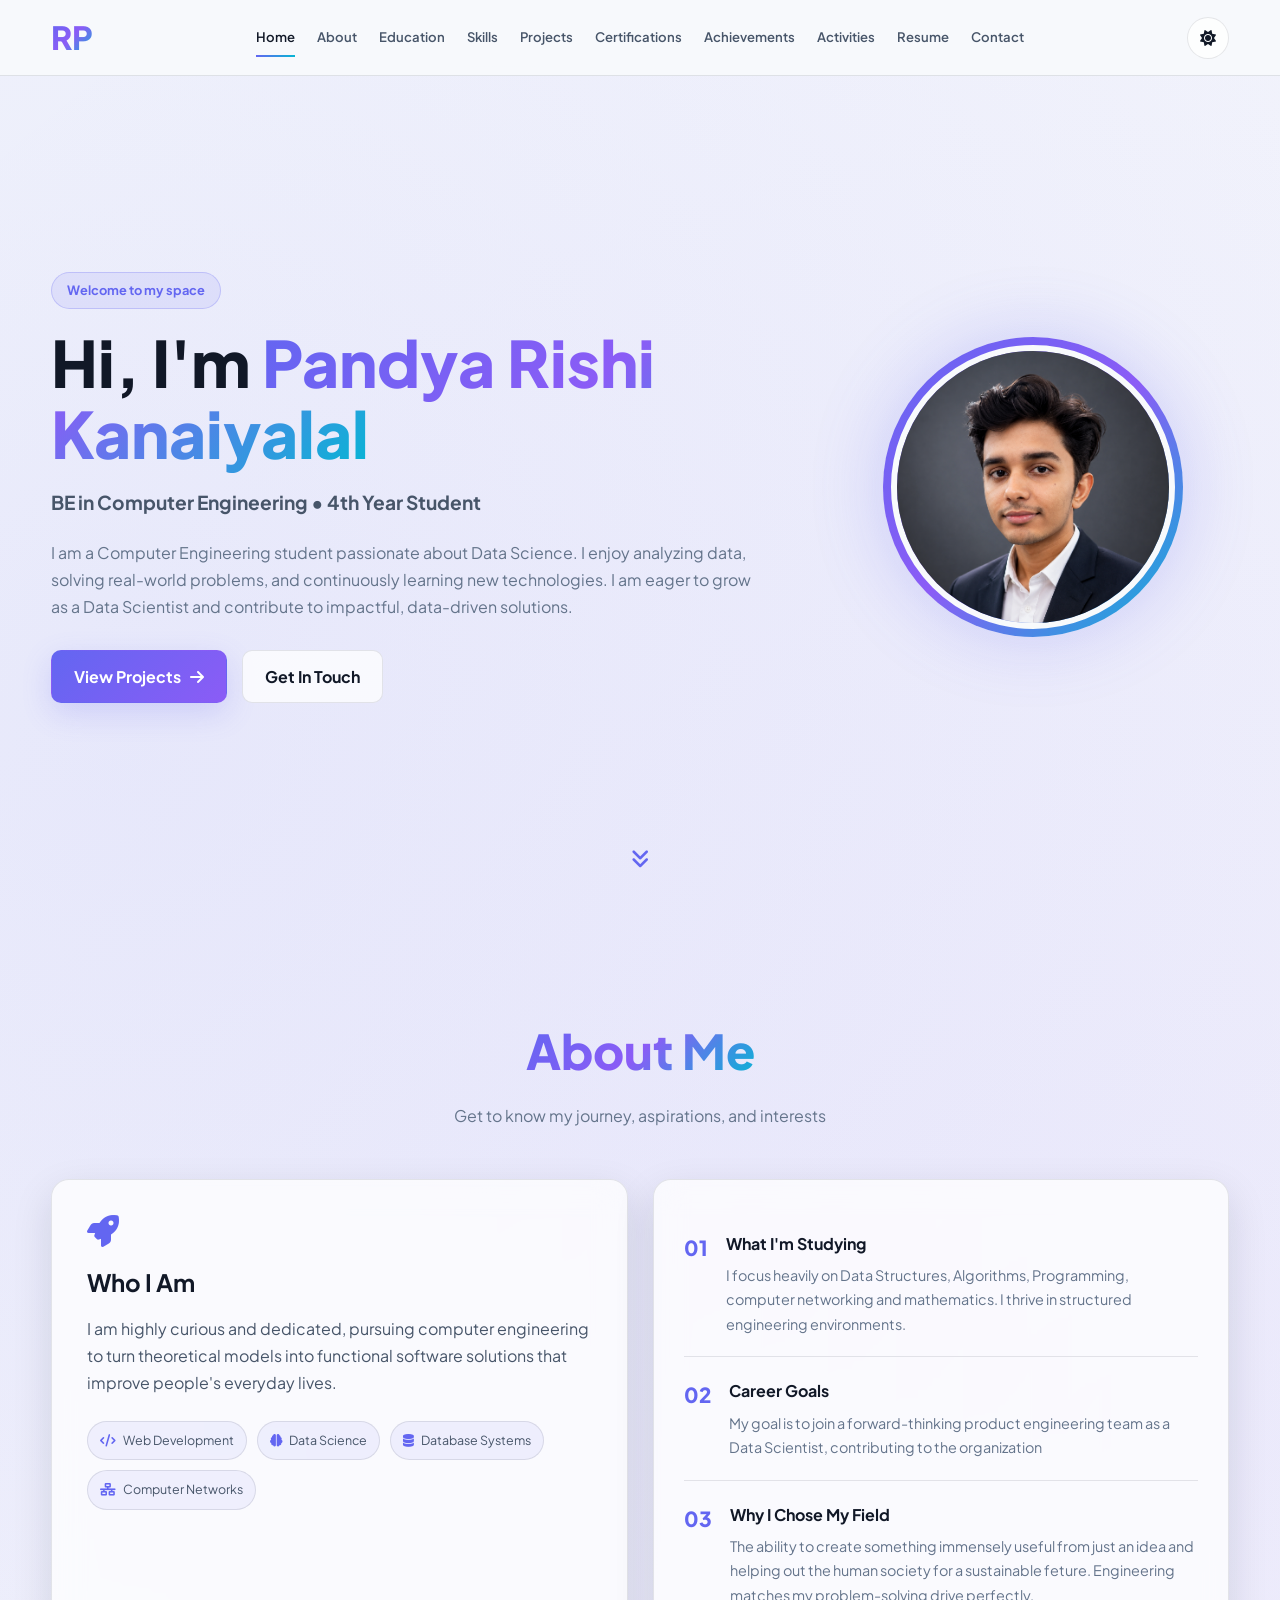
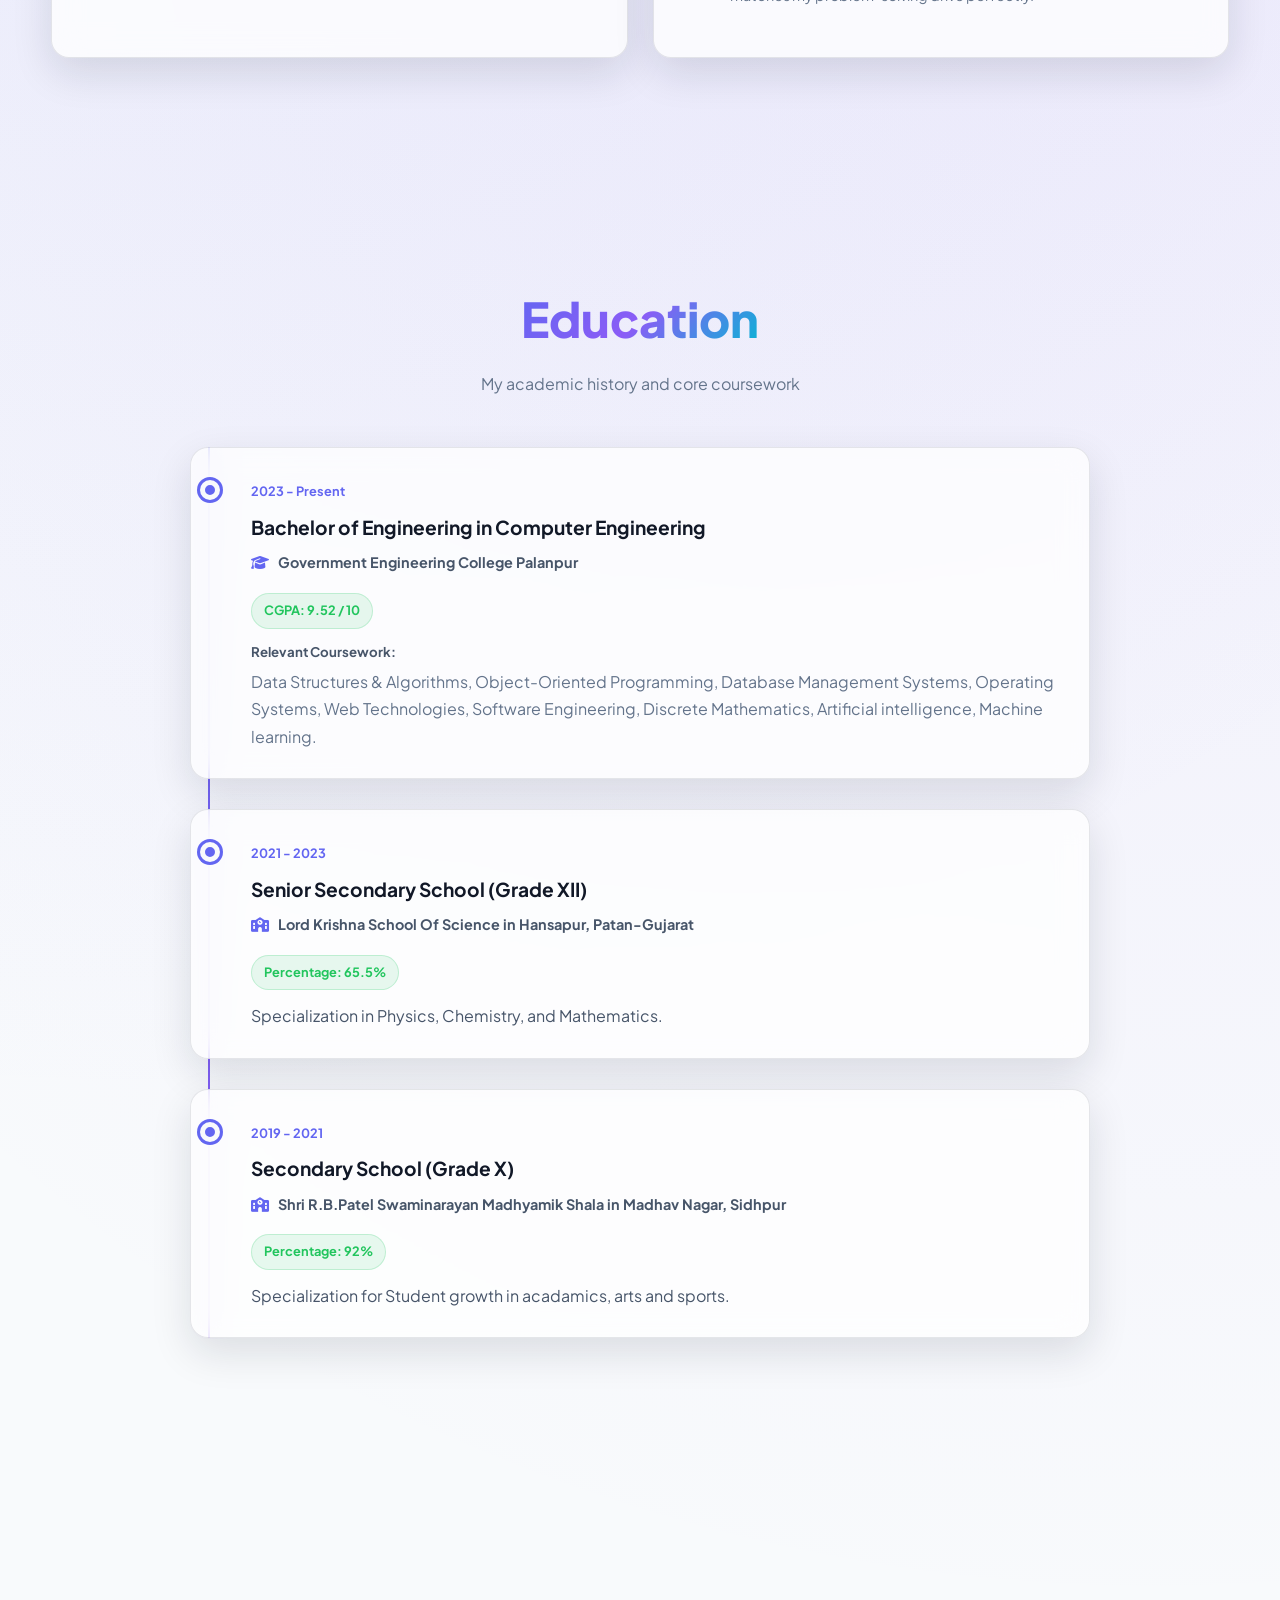
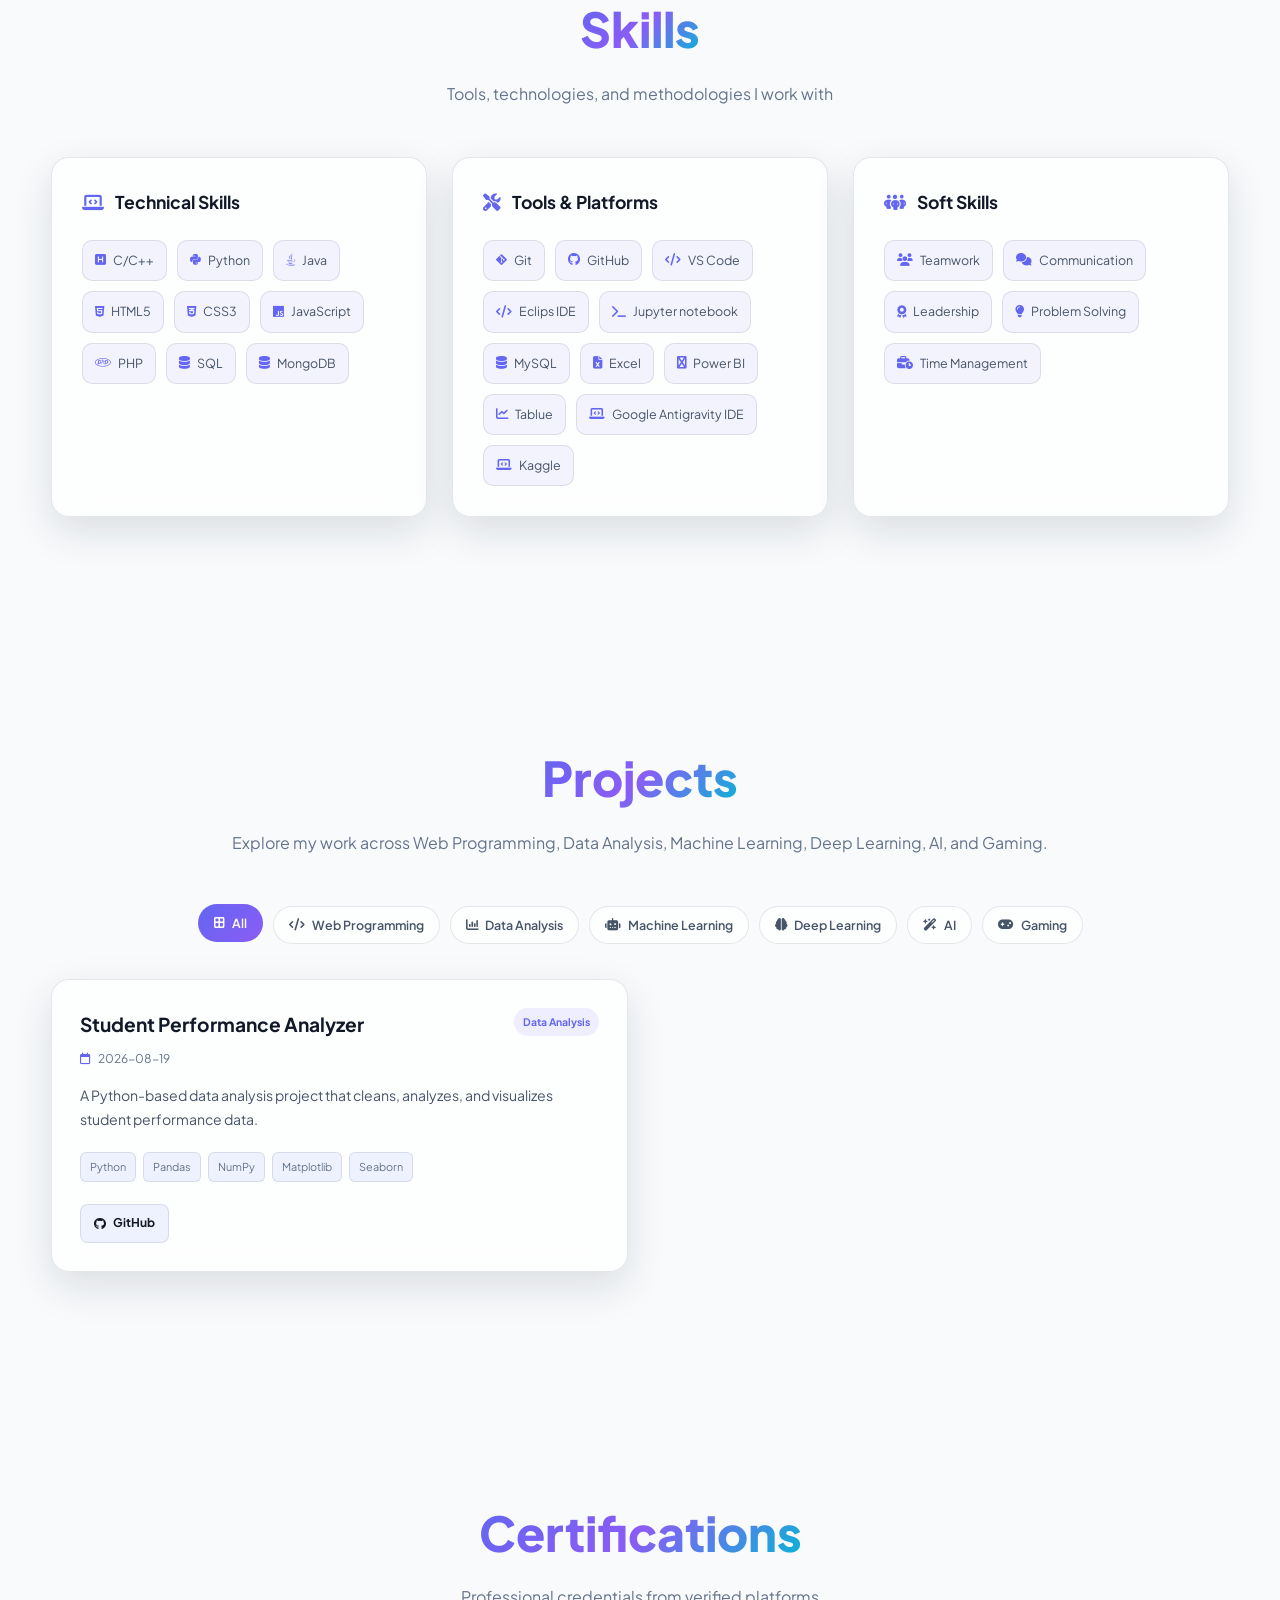
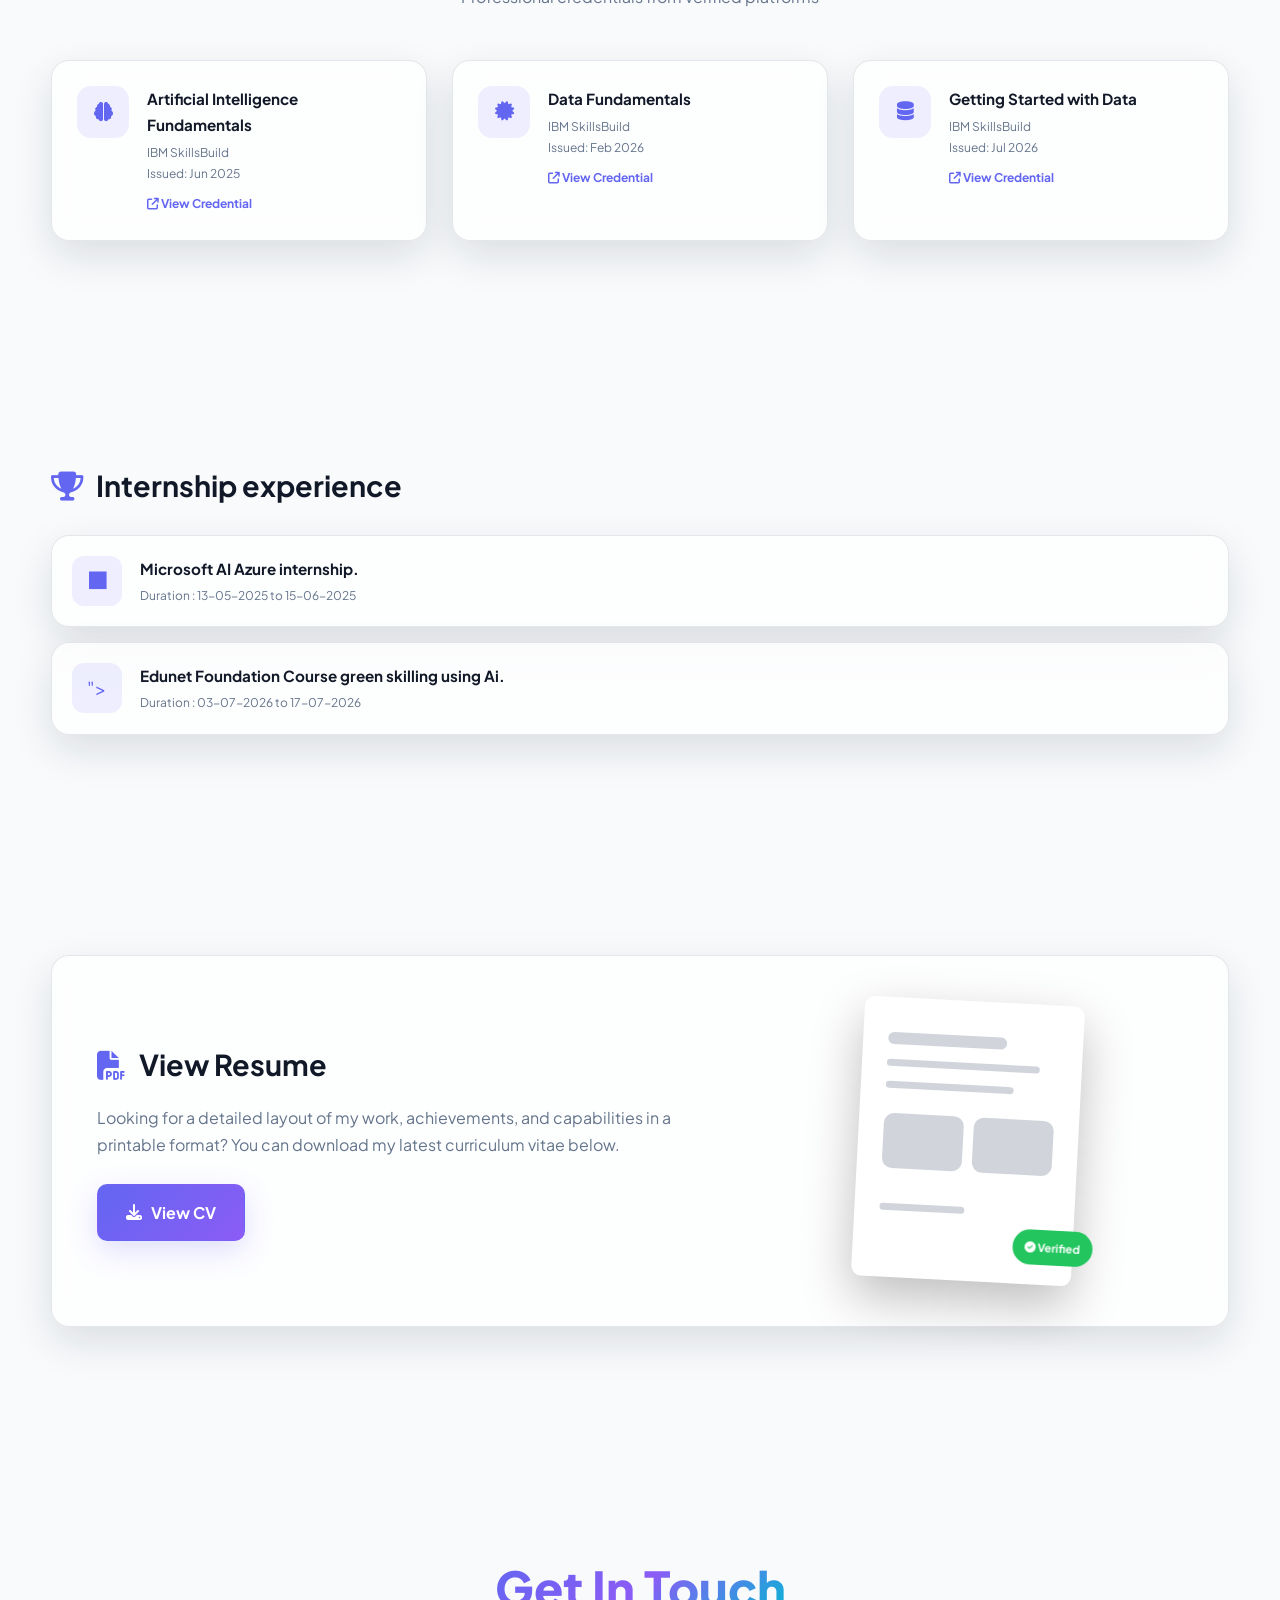
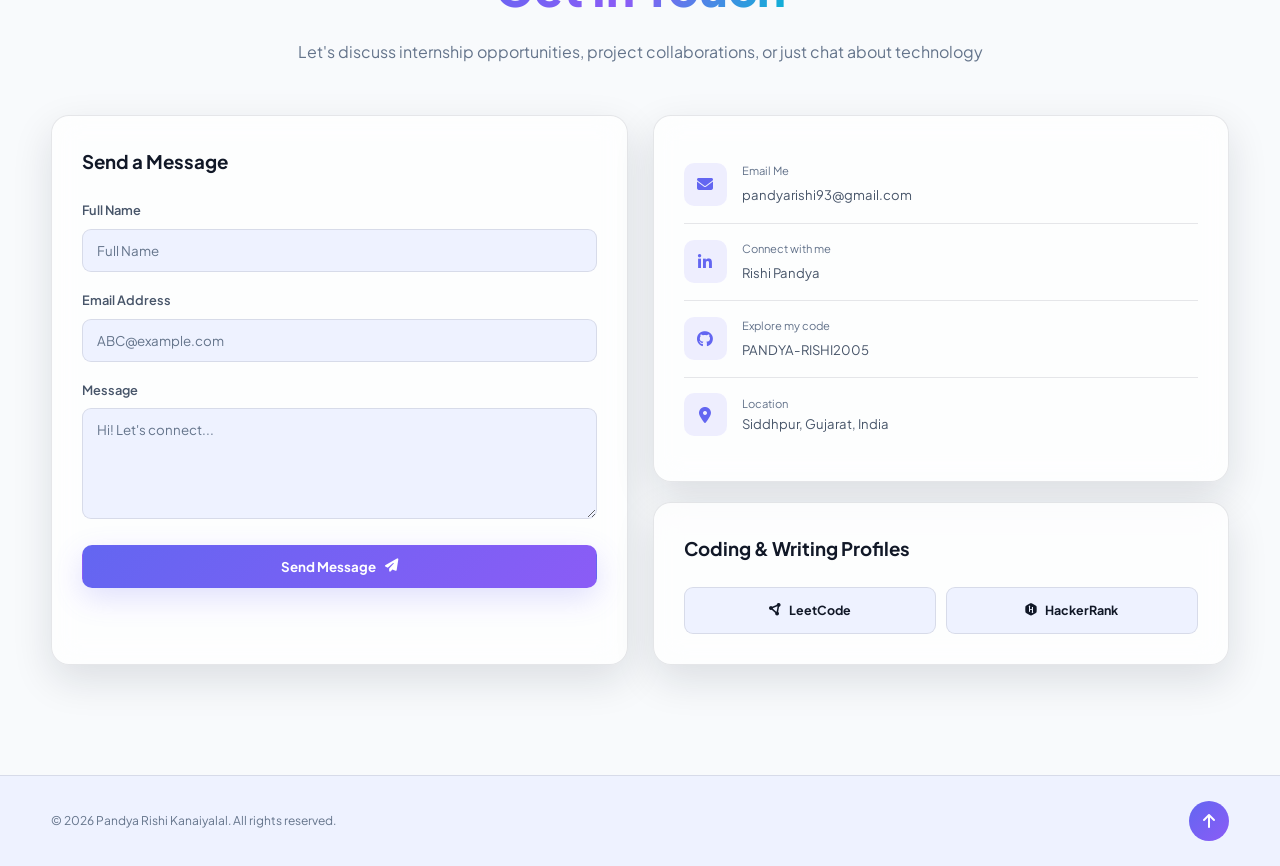
==== index.html @ 88dbaeec "Rename hypertext.html to index.html" ====
<!DOCTYPE html>
<html lang="en">
<head>
    <meta charset="UTF-8">
    <meta name="viewport" content="width=device-width, initial-scale=1.0">
    <title>Rishi Pandya | Portfolio</title>
    <link rel="icon" type="image/png" href="image/favicon.png">
    <!-- SEO Meta Tags -->
    <meta name="description" content="Professional portfolio showcasing education, technical skills, projects, certifications, and achievements.">
    <!-- Google Fonts -->
    <link rel="preconnect" href="https://fonts.googleapis.com">
    <link rel="preconnect" href="https://fonts.gstatic.com" crossorigin>
    <link href="https://fonts.googleapis.com/css2?family=Plus+Jakarta+Sans:wght@300;400;500;600;700;800&display=swap" rel="stylesheet">
    <!-- FontAwesome for Icons -->
    <link rel="stylesheet" href="https://cdnjs.cloudflare.com/ajax/libs/font-awesome/6.4.0/css/all.min.css">
    <!-- Main Stylesheet -->
    <link rel="stylesheet" href="style.css">
</head>
<body class="dark-theme">
    <!-- Custom Cursor (Subtle design touch) -->
    <div class="custom-cursor"></div>
    <div class="custom-cursor-dot"></div>
    <!-- Header & Navigation -->
    <header class="navbar">
        <div class="container nav-container">
            <a href="#home" class="logo-brand">
                <span class="gradient-text">RP</span>
            </a>
            
            <nav class="nav-links-desktop">
                <a href="#home" class="nav-link active" id="nav-home">Home</a>
                <a href="#about" class="nav-link" id="nav-about">About</a>
                <a href="#education" class="nav-link" id="nav-education">Education</a>
                <a href="#skills" class="nav-link" id="nav-skills">Skills</a>
                <a href="#projects" class="nav-link" id="nav-projects">Projects</a>
                <a href="#certificates" class="nav-link" id="nav-certificates">Certifications</a>
                <a href="#achievements" class="nav-link" id="nav-achievements">Achievements</a>
                <a href="#extracurricular" class="nav-link" id="nav-extracurricular">Activities</a>
                <a href="#resume" class="nav-link" id="nav-resume">Resume</a>
                <a href="#contact" class="nav-link" id="nav-contact">Contact</a>
            </nav>
            <div class="nav-actions">
                <button id="theme-toggle-btn" class="theme-toggle-btn" aria-label="Toggle light/dark mode">
                    <i class="fa-solid fa-moon"></i>
                </button>
                <button class="mobile-nav-toggle" aria-label="Toggle Mobile Menu">
                    <span class="bar"></span>
                    <span class="bar"></span>
                    <span class="bar"></span>
                </button>
            </div>
        </div>
    </header>
    <!-- Mobile Navigation Overlay -->
    <div class="mobile-nav-overlay">
        <nav class="mobile-nav-links">
            <a href="#home" class="mobile-link">Home</a>
            <a href="#about" class="mobile-link">About</a>
            <a href="#education" class="mobile-link">Education</a>
            <a href="#skills" class="mobile-link">Skills</a>
            <a href="#projects" class="mobile-link">Projects</a>
            <a href="#certificates" class="mobile-link">Certifications</a>
            <a href="#achievements" class="mobile-link">Achievements</a>
            <a href="#extracurricular" class="mobile-link">Activities</a>
            <a href="#resume" class="mobile-link">Resume</a>
            <a href="#contact" class="mobile-link">Contact</a>
        </nav>
    </div>
    <main>
        <!-- 1. Home Section -->
        <section id="home" class="hero-section">
            <div class="container hero-container">
                <div class="hero-content">
                    <div class="hero-badge">Welcome to my space</div>
                    <h1 class="hero-title">Hi, I'm <span class="gradient-text name-placeholder">Pandya Rishi Kanaiyalal</span></h1>
                    <h2 class="hero-subtitle">
                        <span class="degree-placeholder">BE in Computer Engineering</span> &bull; 
                        <span class="year-placeholder">4th Year Student</span>
                    </h2>
                    <p class="hero-description">
                        I am a Computer Engineering student passionate about Data Science. I enjoy analyzing data, solving real-world problems, and continuously learning new technologies. I am eager to grow as a Data Scientist and contribute to impactful, data-driven solutions.

                    </p>
                    <div class="hero-buttons">
                        <a href="#projects" class="btn btn-primary">View Projects <i class="fa-solid fa-arrow-right"></i></a>
                        <a href="#contact" class="btn btn-secondary">Get In Touch</a>
                    </div>
                </div>
                <div class="hero-avatar-area">
                    <div class="avatar-glow-ring">
                        <div class="avatar-image-container">
                            <img src="image/rishi image.png" alt="Professional Photo" class="avatar-img">
                        </div>
                    </div>
                </div>
            </div>
            <div class="scroll-indicator">
                <a href="#about"><i class="fa-solid fa-angles-down animated-bounce"></i></a>
            </div>
        </section>
        <!-- 2. About Me Section -->
        <section id="about" class="section about-section">
            <div class="container">
                <h2 class="section-title"><span class="gradient-text">About Me</span></h2>
                <p class="section-subtitle">Get to know my journey, aspirations, and interests</p>
                
                <div class="about-grid">
                    <div class="about-left card-glass">
                        <i class="fa-solid fa-rocket about-icon-main"></i>
                        <h3>Who I Am</h3>
                        <p>I am highly curious and dedicated, pursuing computer engineering to turn theoretical models into functional software solutions that improve people's everyday lives.</p>
                        
                        <div class="interests-tags">
                            <span class="interest-tag"><i class="fa-solid fa-code"></i> Web Development</span>
                            <span class="interest-tag"><i class="fa-solid fa-brain"></i> Data Science</span>
                            <span class="interest-tag"><i class="fa-solid fa-database"></i> Database Systems</span>
                            <span class="interest-tag"><i class="fa-solid fa-network-wired"></i> Computer Networks</span>
                        </div>
                    </div>
                    <div class="about-right">
                        <div class="about-detail-card card-glass">
                            <div class="detail-item">
                                <span class="detail-number">01</span>
                                <div class="detail-text">
                                    <h4>What I'm Studying</h4>
                                    <p>I focus heavily on Data Structures, Algorithms, Programming, computer networking and mathematics. I thrive in structured engineering environments.</p>
                                </div>
                            </div>
                            <div class="detail-item">
                                <span class="detail-number">02</span>
                                <div class="detail-text">
                                    <h4>Career Goals</h4>
                                    <p>My goal is to join a forward-thinking product engineering team as a Data Scientist, contributing to the organization </p>
                                </div>
                            </div>
                            <div class="detail-item">
                                <span class="detail-number">03</span>
                                <div class="detail-text">
                                    <h4>Why I Chose My Field</h4>
                                    <p>The ability to create something immensely useful from just an idea and helping out the human society for a sustainable feture. Engineering matches my problem-solving drive perfectly.</p>
                                </div>
                            </div>
                        </div>
                    </div>
                </div>
            </div>
        </section>
        <!-- 3. Education Section -->
        <section id="education" class="section education-section">
            <div class="container">
                <h2 class="section-title"><span class="gradient-text">Education</span></h2>
                <p class="section-subtitle">My academic history and core coursework</p>
                <div class="education-timeline">
                    <!-- Education Item 1 -->
                    <div class="timeline-item card-glass">
                        <div class="timeline-dot"></div>
                        <div class="timeline-header">
                            <span class="edu-duration">2023 - Present</span>
                            <h3 class="edu-degree">Bachelor of Engineering in Computer Engineering</h3>
                            <h4 class="edu-institution"><i class="fa-solid fa-graduation-cap"></i> Government Engineering College Palanpur</h4>
                        </div>
                        <div class="timeline-body">
                            <div class="cgpa-badge">CGPA: 9.52 / 10</div>
                            <h5>Relevant Coursework:</h5>
                            <p class="coursework-list">
                                Data Structures & Algorithms, Object-Oriented Programming, Database Management Systems, Operating Systems, Web Technologies, Software Engineering, Discrete Mathematics, Artificial intelligence, Machine learning.
                            </p>
                        </div>
                    </div>
                    <!-- Education Item 2 (Schooling) -->
                    <div class="timeline-item card-glass">
                        <div class="timeline-dot"></div>
                        <div class="timeline-header">
                            <span class="edu-duration">2021 - 2023</span>
                            <h3 class="edu-degree">Senior Secondary School (Grade XII)</h3>
                            <h4 class="edu-institution"><i class="fa-solid fa-school"></i> Lord Krishna School Of Science in Hansapur, Patan-Gujarat</h4>
                        </div>
                        <div class="timeline-body">
                            <div class="cgpa-badge">Percentage: 65.5%</div>
                            <p>Specialization in Physics, Chemistry, and Mathematics.</p>
                        </div>
                    </div>
                     <!-- Education Item 3 (Schooling) -->
                    <div class="timeline-item card-glass">
                        <div class="timeline-dot"></div>
                        <div class="timeline-header">
                            <span class="edu-duration">2019 - 2021</span>
                            <h3 class="edu-degree">Secondary School (Grade X)</h3>
                            <h4 class="edu-institution"><i class="fa-solid fa-school"></i> Shri R.B.Patel Swaminarayan Madhyamik Shala in Madhav Nagar, Sidhpur </h4>
                        </div>
                        <div class="timeline-body">
                            <div class="cgpa-badge">Percentage: 92%</div>
                            <p>Specialization for Student growth in acadamics, arts and sports. </p>
                        </div>
                    </div>
                </div>
            </div>
        </section>
        <!-- 4. Skills Section -->
        <section id="skills" class="section skills-section">
            <div class="container">
                <h2 class="section-title"><span class="gradient-text">Skills</span></h2>
                <p class="section-subtitle">Tools, technologies, and methodologies I work with</p>
                <div class="skills-grid">
                    <!-- Technical Skills -->
                    <div class="skills-category-card card-glass">
                        <h3 class="skills-cat-title"><i class="fa-solid fa-laptop-code"></i> Technical Skills</h3>
                        <div class="skills-list">
                            <div class="skill-pill"><i class="fa-solid fa-square-h"></i> C/C++</div>
                            <div class="skill-pill"><i class="fa-brands fa-python"></i> Python</div>
                            <div class="skill-pill"><i class="fa-brands fa-java"></i> Java</div>
                            <div class="skill-pill"><i class="fa-brands fa-html5"></i> HTML5</div>
                            <div class="skill-pill"><i class="fa-brands fa-css3-alt"></i> CSS3</div>
                            <div class="skill-pill"><i class="fa-brands fa-js"></i> JavaScript</div>
                            <div class="skill-pill"><i class="fa-brands fa-php"></i> PHP</div>
                            <div class="skill-pill"><i class="fa-solid fa-database"></i> SQL</div>
                             <div class="skill-pill"><i class="fa-solid fa-database"></i> MongoDB </div>
                        </div>
                    </div>
                    <!-- Tools -->
                    <div class="skills-category-card card-glass">
                        <h3 class="skills-cat-title"><i class="fa-solid fa-screwdriver-wrench"></i> Tools & Platforms</h3>
                        <div class="skills-list">
                            <div class="skill-pill"><i class="fa-brands fa-git-alt"></i> Git</div>
                            <div class="skill-pill"><i class="fa-brands fa-github"></i> GitHub</div>
                            <div class="skill-pill"><i class="fa-solid fa-code"></i> VS Code</div>
                            <div class="skill-pill"><i class="fa-solid fa-code"></i> Eclips IDE</div>
                            <div class="skill-pill"><i class="fa-solid fa-terminal"></i> Jupyter notebook</div>
                            <div class="skill-pill"><i class="fa-solid fa-database"></i> MySQL</div>
                            <div class="skill-pill"><i class="fa-solid fa-file-excel"></i> Excel</div>
                            <div class="skill-pill"><i class="fa-brands fa-chart-bar"></i> Power BI</div>
                            <div class="skill-pill"><i class="fa-solid fa-chart-line"></i> Tablue</div>
                            <div class="skill-pill"><i class="fa-solid fa-laptop-code"></i> Google Antigravity IDE</div>
                            <div class="skill-pill"><i class="fa-solid fa-laptop-code"></i> Kaggle</div>
                            
                            
                        </div>
                    </div>
                    <!-- Soft Skills -->
                    <div class="skills-category-card card-glass">
                        <h3 class="skills-cat-title"><i class="fa-solid fa-people-group"></i> Soft Skills</h3>
                        <div class="skills-list">
                            <div class="skill-pill"><i class="fa-solid fa-users"></i> Teamwork</div>
                            <div class="skill-pill"><i class="fa-solid fa-comments"></i> Communication</div>
                            <div class="skill-pill"><i class="fa-solid fa-award"></i> Leadership</div>
                            <div class="skill-pill"><i class="fa-solid fa-lightbulb"></i> Problem Solving</div>
                            <div class="skill-pill"><i class="fa-solid fa-business-time"></i> Time Management</div>
                        </div>
                    </div>
                </div>
            </div>
        </section>
      <!-- 5. Projects Section -->
<section id="projects" class="section projects-section">

    <div class="container">

        <h2 class="section-title">
            <span class="gradient-text">Projects</span>
        </h2>

        <p class="section-subtitle">
            Explore my work across Web Programming, Data Analysis,
            Machine Learning, Deep Learning, AI, and Gaming.
        </p>

        <!-- Project Category Filters -->
        <div class="project-filters">

            <button class="filter-btn active" data-filter="all">
                <i class="fa-solid fa-border-all"></i>
                All
            </button>

            <button class="filter-btn" data-filter="web">
                <i class="fa-solid fa-code"></i>
                Web Programming
            </button>

            <button class="filter-btn" data-filter="data-analysis">
                <i class="fa-solid fa-chart-column"></i>
                Data Analysis
            </button>

            <button class="filter-btn" data-filter="machine-learning">
                <i class="fa-solid fa-robot"></i>
                Machine Learning
            </button>

            <button class="filter-btn" data-filter="deep-learning">
                <i class="fa-solid fa-brain"></i>
                Deep Learning
            </button>

            <button class="filter-btn" data-filter="ai">
                <i class="fa-solid fa-wand-magic-sparkles"></i>
                AI
            </button>

            <button class="filter-btn" data-filter="gaming">
                <i class="fa-solid fa-gamepad"></i>
                Gaming
            </button>

        </div>

        <!-- Projects Display Area -->
        <div id="projects-grid" class="projects-grid">
        </div>

    </div>

</section>
        <!-- 6. Certifications Section -->
        <section id="certificates" class="section certificates-section">
            <div class="container">
                <h2 class="section-title"><span class="gradient-text">Certifications</span></h2>
                <p class="section-subtitle">Professional credentials from verified platforms</p>
                <div class="certificates-grid">
                    <!-- Coursera -->
                    <div class="certificate-card card-glass">
                        <div class="cert-icon-wrapper coursera"><i class="fa-solid fa-brain"></i></div>
                        <div class="cert-info">
                            <h3>Artificial Intelligence Fundamentals</h3>
                            <p class="cert-issuer">IBM SkillsBuild</p>
                            <p class="cert-date">Issued: Jun 2025</p>
                            <a href="https://www.credly.com/earner/earned/badge/2e26e6b0-14e1-4987-bf5d-80947a971040" class="cert-link"><i class="fa-solid fa-arrow-up-right-from-square"></i> View Credential</a>
                        </div>
                    </div>
                    <!-- Udemy -->
                    <div class="certificate-card card-glass">
                        <div class="cert-icon-wrapper udemy"><i class="fa-solid fa-certificate"></i></div>
                        <div class="cert-info">
                            <h3>Data Fundamentals</h3>
                            <p class="cert-issuer">IBM SkillsBuild</p>
                            <p class="cert-date">Issued: Feb 2026</p>
                            <a href="https://www.credly.com/earner/earned/badge/2bb4996f-7508-481a-8319-ec65024b2cc1" class="cert-link"><i class="fa-solid fa-arrow-up-right-from-square"></i> View Credential</a>
                        </div>
                    </div>
                    <!-- freeCodeCamp -->
                    <div class="certificate-card card-glass">
                        <div class="cert-icon-wrapper fcc"><i class="fa-solid fa-database"></i></div>
                        <div class="cert-info">
                            <h3>Getting Started with Data</h3>
                            <p class="cert-issuer">IBM SkillsBuild</p>
                            <p class="cert-date">Issued: Jul 2026</p>
                            <a href="https://www.credly.com/earner/earned/badge/80eeaf69-d939-4d1d-9acb-6f51f4c293ad" class="cert-link"><i class="fa-solid fa-arrow-up-right-from-square"></i> View Credential</a>
                        </div>
                    </div>
                
                </div>
            </div>
        </section>
        <!-- 7. internship experience -->
        <section id="achievements" class="section achievements-section">
            <div class="container">
                <div class="grid-two-columns">
                    <!-- Achievements Column -->
                    <div class="achievements-column">
                        <h2 class="section-title-left"><i class="fa-solid fa-trophy gradient-icon"></i> Internship experience</h2>
                        <div class="list-cards">
                            <div class="item-card card-glass">
                                <div class="item-icon-box"><i class="fa-solid fa-brands fa-microsoft"></i></div>
                                <div class="item-details">
                                    <h4>Microsoft AI Azure internship.</h4>
                                    <p>Duration : 13-05-2025 to 15-06-2025</p>
                                </div>
                            </div>
                          <div class="item-card card-glass">
                                <div class="item-icon-box"><i class="<i class="fa-solid fa-certificate"></i>"></i></div>
                                <div class="item-details">
                                    <h4>Edunet Foundation Course green skilling using Ai.</h4>
                                    <p>Duration : 03-07-2026 to 17-07-2026</p>
                                </div>
                            </div>    
                        </div>
                    </div>
                    <!-- Extracurricular Activities Column -->
                </div>
            </div>
        </section>
        <!-- 8. Resume Section -->
        <section id="resume" class="section resume-section">
            <div class="container">
                <div class="resume-cta-card card-glass">
                    <div class="resume-cta-content">
                        <h2 class="resume-title"><i class="fa-solid fa-file-pdf"></i> View Resume</h2>
                        <p>Looking for a detailed layout of my work, achievements, and capabilities in a printable format? You can download my latest curriculum vitae below.</p>
                        <div class="resume-actions">
                            <a href="Resume.pdf" download class="btn btn-primary btn-large">
                                <i class="fa-solid fa-download"></i> View CV 
                            </a>
                        </div>
                    </div>
                    <div class="resume-cta-graphic">
                        <div class="mock-document">
                            <div class="line title-line"></div>
                            <div class="line body-line-1"></div>
                            <div class="line body-line-2"></div>
                            <div class="grid-lines">
                                <div class="line grid-line"></div>
                                <div class="line grid-line"></div>
                            </div>
                            <div class="line footer-line"></div>
                            <div class="document-badge"><i class="fa-solid fa-circle-check"></i> Verified</div>
                        </div>
                    </div>
                </div>
            </div>
        </section>
        <!-- 9. Contact & Bonus Profiles -->
        <section id="contact" class="section contact-section">
            <div class="container">
                <h2 class="section-title"><span class="gradient-text">Get In Touch</span></h2>
                <p class="section-subtitle">Let's discuss internship opportunities, project collaborations, or just chat about technology</p>
                <div class="contact-grid">
                    <!-- Contact Form Card -->
                    <div class="contact-form-card card-glass">
                        <h3>Send a Message</h3>
                        <form id="contact-form" class="contact-form">
                            <div class="form-group">
                                <label for="name">Full Name</label>
                                <input type="text" id="name" name="name" required placeholder="Full Name">
                            </div>
                            <div class="form-group">
                                <label for="email">Email Address</label>
                                <input type="email" id="email" name="email" required placeholder="ABC@example.com">
                            </div>
                            <div class="form-group">
                                <label for="message">Message</label>
                                <textarea id="message" name="message" rows="5" required placeholder="Hi! Let's connect..."></textarea>
                            </div>
                            <button type="submit" class="btn btn-primary btn-full">
                                Send Message <i class="fa-solid fa-paper-plane"></i>
                            </button>
                        </form>
                    </div>
                    <!-- Contact Details & Social Profiles -->
                    <div class="contact-details-panel">
                        <!-- Direct Details -->
                        <div class="details-card card-glass">
                            <div class="contact-method">
                                <div class="method-icon"><i class="fa-solid fa-envelope"></i></div>
                                <div class="method-info">
                                    <span>Email Me</span>
                                    <a href="mailto:pandyarishi93@gmail.com">pandyarishi93@gmail.com</a>
                                </div>
                            </div>
                            
                            <div class="contact-method">
                                <div class="method-icon"><i class="fa-brands fa-linkedin-in"></i></div>
                                <div class="method-info">
                                    <span>Connect with me</span>
                                    <a href="https://www.linkedin.com/in/gj-cp-gecpl-2027-025-rishi/" target="_blank">Rishi Pandya</a>
                                </div>
                            </div>
                            <div class="contact-method">
                                <div class="method-icon"><i class="fa-brands fa-github"></i></div>
                                <div class="method-info">
                                    <span>Explore my code</span>
                                    <a href="https://github.com/PANDYA-RISHI2005" target="_blank">PANDYA-RISHI2005</a>
                                </div>
                            </div>
                            <div class="contact-method">
                                <div class="method-icon"><i class="fa-solid fa-location-dot"></i></div>
                                <div class="method-info">
                                    <span>Location</span>
                                    <p>Siddhpur, Gujarat, India</p>
                                </div>
                            </div>
                        </div>
                        <!-- Coding Profiles & Bonus Area -->
                        <div class="profiles-card card-glass">
                            <h3>Coding & Writing Profiles</h3>
                            <div class="profiles-grid-small">
                                <a href="https://leetcode.com/u/Rishi_Pandya/" target="_blank" class="profile-item-btn">
                                    <i class="fa-solid fa-circle-nodes"></i> LeetCode
                                </a>
                                <a href="https://www.hackerrank.com/profile/pandyarishi93" target="_blank" class="profile-item-btn">
                                    <i class="fa-brands fa-hackerrank"></i> HackerRank
                                </a>
                            </div>
                        </div>
                    </div>
                </div>
            </div>
        </section>
    </main>
    <!-- Footer -->
    <footer class="footer">
        <div class="container footer-container">
            <div class="footer-left">
                <p>&copy; 2026 <span class="name-placeholder">Pandya Rishi Kanaiyalal</span>. All rights reserved.</p>
            </div>
            <div class="footer-right">
                <a href="#home" class="back-to-top-btn" aria-label="Back to Top">
                    <i class="fa-solid fa-arrow-up"></i>
                </a>
            </div>
        </div>
    </footer>
    <!-- Toast notification element for forms -->
    <div id="toast" class="toast">
        <div class="toast-content">
            <i class="fa-solid fa-circle-check toast-icon"></i>
            <div class="toast-message">Message sent successfully!</div>
        </div>
    </div>
    <!-- Script file -->
    <script src="logic.js"></script>
</body>
</html>
---- style.css ----
/* ==========================================================================
   RISHI PANDYA PORTFOLIO - COMPLETE STYLE SHEET
   ========================================================================== */

/* ==========================================================================
   1. ROOT VARIABLES
   ========================================================================== */

:root {
    --primary-color: #6366f1;
    --secondary-color: #8b5cf6;
    --accent-color: #06b6d4;

    --success-color: #22c55e;
    --danger-color: #ef4444;

    --font-main: "Plus Jakarta Sans", sans-serif;

    --container-width: 1200px;

    --transition: 0.3s ease;
}

/* DARK THEME */

body.dark-theme {
    --bg-primary: #070b14;
    --bg-secondary: #0d1322;
    --bg-card: rgba(17, 24, 39, 0.72);

    --text-primary: #f8fafc;
    --text-secondary: #cbd5e1;
    --text-muted: #94a3b8;

    --border-color: rgba(148, 163, 184, 0.15);

    --shadow-color: rgba(0, 0, 0, 0.35);

    --navbar-bg: rgba(7, 11, 20, 0.85);
}

/* LIGHT THEME */

body.light-theme {
    --bg-primary: #f8fafc;
    --bg-secondary: #eef2ff;
    --bg-card: rgba(255, 255, 255, 0.75);

    --text-primary: #111827;
    --text-secondary: #475569;
    --text-muted: #64748b;

    --border-color: rgba(15, 23, 42, 0.1);

    --shadow-color: rgba(15, 23, 42, 0.12);

    --navbar-bg: rgba(248, 250, 252, 0.9);
}


/* ==========================================================================
   2. RESET
   ========================================================================== */

* {
    margin: 0;
    padding: 0;
    box-sizing: border-box;
}

html {
    scroll-behavior: smooth;
    scroll-padding-top: 90px;
}

body {
    font-family: var(--font-main);
    background:
        radial-gradient(
            circle at 10% 10%,
            rgba(99, 102, 241, 0.10),
            transparent 30%
        ),
        radial-gradient(
            circle at 90% 20%,
            rgba(139, 92, 246, 0.08),
            transparent 30%
        ),
        var(--bg-primary);

    color: var(--text-primary);
    line-height: 1.7;

    overflow-x: hidden;

    transition:
        background 0.3s ease,
        color 0.3s ease;
}

body.overflow-hidden {
    overflow: hidden;
}

a {
    text-decoration: none;
    color: inherit;
}

button,
input,
textarea {
    font-family: inherit;
}

button {
    cursor: pointer;
}

img {
    max-width: 100%;
    display: block;
}


/* ==========================================================================
   3. CONTAINER
   ========================================================================== */

.container {
    width: min(92%, var(--container-width));
    margin: auto;
}


/* ==========================================================================
   4. GRADIENT TEXT
   ========================================================================== */

.gradient-text {
    background: linear-gradient(
        135deg,
        var(--primary-color),
        var(--secondary-color),
        var(--accent-color)
    );

    -webkit-background-clip: text;
    background-clip: text;
    color: transparent;
}


/* ==========================================================================
   5. CUSTOM CURSOR
   ========================================================================== */

.custom-cursor {
    position: fixed;

    width: 20px;
    height: 20px;

    border: 2px solid var(--primary-color);
    border-radius: 50%;

    pointer-events: none;

    transform: translate(-50%, -50%);

    z-index: 99999;

    opacity: 0;

    transition:
        width 0.2s ease,
        height 0.2s ease,
        background-color 0.2s ease,
        border-color 0.2s ease;
}

.custom-cursor-dot {
    position: fixed;

    width: 5px;
    height: 5px;

    background: var(--secondary-color);

    border-radius: 50%;

    pointer-events: none;

    transform: translate(-50%, -50%);

    z-index: 100000;

    opacity: 0;
}


/* ==========================================================================
   6. NAVBAR
   ========================================================================== */

.navbar {
    position: fixed;

    top: 0;
    left: 0;

    width: 100%;

    z-index: 1000;

    background: var(--navbar-bg);

    backdrop-filter: blur(18px);
    -webkit-backdrop-filter: blur(18px);

    border-bottom: 1px solid var(--border-color);
}

.nav-container {
    height: 75px;

    display: flex;
    align-items: center;
    justify-content: space-between;
}

.logo-brand {
    font-size: 2rem;
    font-weight: 800;
}

.nav-links-desktop {
    display: flex;
    align-items: center;

    gap: 22px;
}

.nav-link {
    position: relative;

    font-size: 0.82rem;
    font-weight: 600;

    color: var(--text-secondary);

    transition: var(--transition);
}

.nav-link:hover,
.nav-link.active {
    color: var(--text-primary);
}

.nav-link::after {
    content: "";

    position: absolute;

    left: 0;
    bottom: -8px;

    width: 0;
    height: 2px;

    background: linear-gradient(
        90deg,
        var(--primary-color),
        var(--accent-color)
    );

    transition: width 0.3s ease;
}

.nav-link:hover::after,
.nav-link.active::after {
    width: 100%;
}


/* ==========================================================================
   7. NAV ACTIONS
   ========================================================================== */

.nav-actions {
    display: flex;
    align-items: center;
    gap: 12px;
}

.theme-toggle-btn {
    width: 42px;
    height: 42px;

    border-radius: 50%;

    border: 1px solid var(--border-color);

    background: var(--bg-card);

    color: var(--text-primary);

    font-size: 1rem;

    transition: var(--transition);
}

.theme-toggle-btn:hover {
    transform: rotate(20deg) scale(1.05);

    border-color: var(--primary-color);

    color: var(--primary-color);
}


/* ==========================================================================
   8. HAMBURGER MENU
   ========================================================================== */

/*
   IMPORTANT:
   These styles make the hamburger visible on mobile.
*/

.mobile-nav-toggle {
    display: none;

    width: 44px;
    height: 44px;

    padding: 0;

    border: 1px solid var(--border-color);

    border-radius: 10px;

    background: var(--bg-card);

    align-items: center;
    justify-content: center;

    flex-direction: column;

    gap: 5px;

    z-index: 1002;
}

.mobile-nav-toggle .bar {
    display: block;

    width: 23px;
    height: 2.5px;

    background: var(--text-primary);

    border-radius: 5px;

    transition:
        transform 0.3s ease,
        opacity 0.3s ease;
}

/* Hamburger -> X */

.mobile-nav-toggle.open .bar:nth-child(1) {
    transform: translateY(7.5px) rotate(45deg);
}

.mobile-nav-toggle.open .bar:nth-child(2) {
    opacity: 0;
}

.mobile-nav-toggle.open .bar:nth-child(3) {
    transform: translateY(-7.5px) rotate(-45deg);
}


/* ==========================================================================
   9. MOBILE NAVIGATION OVERLAY
   ========================================================================== */

.mobile-nav-overlay {
    position: fixed;

    inset: 0;

    z-index: 999;

    background:
        radial-gradient(
            circle at top right,
            rgba(99, 102, 241, 0.2),
            transparent 40%
        ),
        var(--bg-primary);

    display: flex;
    align-items: center;
    justify-content: center;

    opacity: 0;
    visibility: hidden;

    transform: translateY(-20px);

    transition:
        opacity 0.3s ease,
        visibility 0.3s ease,
        transform 0.3s ease;
}

.mobile-nav-overlay.open {
    opacity: 1;
    visibility: visible;
    transform: translateY(0);
}

.mobile-nav-links {
    display: flex;

    flex-direction: column;

    align-items: center;

    gap: 20px;
}

.mobile-link {
    font-size: 1.15rem;

    font-weight: 700;

    color: var(--text-secondary);

    transition: var(--transition);
}

.mobile-link:hover {
    color: var(--primary-color);

    transform: translateX(5px);
}


/* ==========================================================================
   10. HERO
   ========================================================================== */

.hero-section {
    min-height: 100vh;

    display: flex;
    align-items: center;

    padding-top: 75px;

    position: relative;
}

.hero-container {
    display: grid;

    grid-template-columns: 1.3fr 0.7fr;

    align-items: center;

    gap: 60px;
}

.hero-badge {
    display: inline-block;

    padding: 7px 15px;

    margin-bottom: 18px;

    border-radius: 50px;

    background: rgba(99, 102, 241, 0.1);

    border: 1px solid rgba(99, 102, 241, 0.25);

    color: var(--primary-color);

    font-size: 0.8rem;

    font-weight: 700;
}

.hero-title {
    font-size: clamp(2.5rem, 5vw, 4.5rem);

    line-height: 1.1;

    margin-bottom: 18px;

    font-weight: 800;
}

.hero-subtitle {
    font-size: 1.2rem;

    color: var(--text-secondary);

    margin-bottom: 20px;
}

.hero-description {
    max-width: 700px;

    color: var(--text-muted);

    font-size: 1rem;

    margin-bottom: 30px;
}

.hero-buttons {
    display: flex;

    flex-wrap: wrap;

    gap: 15px;
}


/* ==========================================================================
   11. BUTTONS
   ========================================================================== */

.btn {
    display: inline-flex;

    align-items: center;
    justify-content: center;

    gap: 9px;

    padding: 12px 22px;

    border-radius: 10px;

    font-weight: 700;

    border: 1px solid transparent;

    transition: var(--transition);
}

.btn-primary {
    color: white;

    background: linear-gradient(
        135deg,
        var(--primary-color),
        var(--secondary-color)
    );

    box-shadow:
        0 10px 30px rgba(99, 102, 241, 0.2);
}

.btn-primary:hover {
    transform: translateY(-3px);

    box-shadow:
        0 15px 35px rgba(99, 102, 241, 0.35);
}

.btn-secondary {
    border-color: var(--border-color);

    background: var(--bg-card);

    color: var(--text-primary);
}

.btn-secondary:hover {
    border-color: var(--primary-color);

    color: var(--primary-color);

    transform: translateY(-3px);
}

.btn-large {
    padding: 14px 28px;
}

.btn-full {
    width: 100%;
}


/* ==========================================================================
   12. HERO AVATAR
   ========================================================================== */

.hero-avatar-area {
    display: flex;

    justify-content: center;
}

.avatar-glow-ring {
    width: 300px;
    height: 300px;

    padding: 8px;

    border-radius: 50%;

    background:
        linear-gradient(
            135deg,
            var(--primary-color),
            var(--secondary-color),
            var(--accent-color)
        );

    box-shadow:
        0 0 70px rgba(99, 102, 241, 0.25);

    animation: floating 5s ease-in-out infinite;
}

.avatar-image-container {
    width: 100%;
    height: 100%;

    border-radius: 50%;

    overflow: hidden;

    background: var(--bg-secondary);

    border: 6px solid var(--bg-primary);
}

.avatar-img {
    width: 100%;
    height: 100%;

    object-fit: cover;
}

@keyframes floating {
    0%,
    100% {
        transform: translateY(0);
    }

    50% {
        transform: translateY(-12px);
    }
}


/* ==========================================================================
   13. SCROLL INDICATOR
   ========================================================================== */

.scroll-indicator {
    position: absolute;

    bottom: 25px;

    left: 50%;

    transform: translateX(-50%);
}

.scroll-indicator a {
    color: var(--primary-color);

    font-size: 1.3rem;
}

.animated-bounce {
    animation: bounce 1.8s infinite;
}

@keyframes bounce {
    0%,
    100% {
        transform: translateY(0);
    }

    50% {
        transform: translateY(8px);
    }
}


/* ==========================================================================
   14. GENERAL SECTIONS
   ========================================================================== */

.section {
    padding: 110px 0;
}

.section-title {
    text-align: center;

    font-size: clamp(2rem, 4vw, 3rem);

    margin-bottom: 10px;

    font-weight: 800;
}

.section-subtitle {
    text-align: center;

    color: var(--text-muted);

    margin-bottom: 50px;
}


/* ==========================================================================
   15. GLASS CARD
   ========================================================================== */

.card-glass {
    background: var(--bg-card);

    border: 1px solid var(--border-color);

    border-radius: 18px;

    backdrop-filter: blur(15px);
    -webkit-backdrop-filter: blur(15px);

    box-shadow:
        0 15px 40px var(--shadow-color);

    transition:
        transform 0.3s ease,
        border-color 0.3s ease,
        box-shadow 0.3s ease;
}

.card-glass:hover {
    transform: translateY(-5px);

    border-color: rgba(99, 102, 241, 0.35);

    box-shadow:
        0 20px 50px var(--shadow-color);
}


/* ==========================================================================
   16. ABOUT
   ========================================================================== */

.about-grid {
    display: grid;

    grid-template-columns: 1fr 1fr;

    gap: 25px;
}

.about-left {
    padding: 35px;
}

.about-icon-main {
    font-size: 2rem;

    color: var(--primary-color);

    margin-bottom: 15px;
}

.about-left h3 {
    font-size: 1.5rem;

    margin-bottom: 12px;
}

.about-left p {
    color: var(--text-secondary);
}

.interests-tags {
    display: flex;

    flex-wrap: wrap;

    gap: 10px;

    margin-top: 25px;
}

.interest-tag {
    padding: 8px 12px;

    border-radius: 50px;

    font-size: 0.78rem;

    color: var(--text-secondary);

    background: rgba(99, 102, 241, 0.08);

    border: 1px solid var(--border-color);
}

.interest-tag i {
    color: var(--primary-color);

    margin-right: 5px;
}

.about-detail-card {
    padding: 30px;
}

.detail-item {
    display: flex;

    gap: 18px;

    padding: 20px 0;

    border-bottom: 1px solid var(--border-color);
}

.detail-item:last-child {
    border-bottom: none;
}

.detail-number {
    font-size: 1.3rem;

    font-weight: 800;

    color: var(--primary-color);
}

.detail-text h4 {
    margin-bottom: 6px;
}

.detail-text p {
    color: var(--text-muted);

    font-size: 0.9rem;
}


/* ==========================================================================
   17. EDUCATION
   ========================================================================== */

.education-timeline {
    position: relative;

    max-width: 900px;

    margin: auto;
}

.education-timeline::before {
    content: "";

    position: absolute;

    left: 18px;

    top: 0;
    bottom: 0;

    width: 2px;

    background:
        linear-gradient(
            var(--primary-color),
            var(--secondary-color)
        );
}

.timeline-item {
    position: relative;

    margin-bottom: 30px;

    padding: 28px 30px 28px 60px;
}

.timeline-dot {
    position: absolute;

    left: 9px;
    top: 32px;

    width: 20px;
    height: 20px;

    border-radius: 50%;

    background: var(--primary-color);

    border: 5px solid var(--bg-primary);

    box-shadow:
        0 0 0 3px var(--primary-color);
}

.edu-duration {
    display: inline-block;

    color: var(--primary-color);

    font-size: 0.8rem;

    font-weight: 700;

    margin-bottom: 8px;
}

.edu-degree {
    font-size: 1.2rem;

    margin-bottom: 7px;
}

.edu-institution {
    color: var(--text-secondary);

    font-size: 0.9rem;
}

.edu-institution i {
    color: var(--primary-color);

    margin-right: 6px;
}

.timeline-body {
    margin-top: 18px;

    color: var(--text-secondary);
}

.cgpa-badge {
    display: inline-block;

    padding: 6px 12px;

    border-radius: 50px;

    margin-bottom: 12px;

    color: var(--success-color);

    background: rgba(34, 197, 94, 0.1);

    border: 1px solid rgba(34, 197, 94, 0.2);

    font-size: 0.8rem;

    font-weight: 700;
}

.timeline-body h5 {
    margin-bottom: 5px;
}

.coursework-list {
    color: var(--text-muted);
}


/* ==========================================================================
   18. SKILLS
   ========================================================================== */

.skills-grid {
    display: grid;

    grid-template-columns:
        repeat(3, 1fr);

    gap: 25px;
}

.skills-category-card {
    padding: 30px;
}

.skills-cat-title {
    font-size: 1.1rem;

    margin-bottom: 22px;
}

.skills-cat-title i {
    color: var(--primary-color);

    margin-right: 8px;
}

.skills-list {
    display: flex;

    flex-wrap: wrap;

    gap: 10px;
}

.skill-pill {
    display: flex;

    align-items: center;

    gap: 7px;

    padding: 9px 12px;

    border-radius: 10px;

    background: rgba(99, 102, 241, 0.07);

    border: 1px solid var(--border-color);

    color: var(--text-secondary);

    font-size: 0.78rem;

    transition: var(--transition);
}

.skill-pill i {
    color: var(--primary-color);
}

.skill-pill:hover {
    transform: translateY(-3px);

    border-color: var(--primary-color);

    color: var(--text-primary);
}


/* ==========================================================================
   19. PROJECT FILTERS
   ========================================================================== */

.project-filters {
    display: flex;

    justify-content: center;

    flex-wrap: wrap;

    gap: 10px;

    margin-bottom: 35px;
}

.filter-btn {
    display: inline-flex;

    align-items: center;

    gap: 7px;

    padding: 10px 15px;

    border-radius: 50px;

    border: 1px solid var(--border-color);

    background: var(--bg-card);

    color: var(--text-secondary);

    font-weight: 600;

    font-size: 0.78rem;

    transition: var(--transition);
}

.filter-btn:hover,
.filter-btn.active {
    background: linear-gradient(
        135deg,
        var(--primary-color),
        var(--secondary-color)
    );

    color: white;

    border-color: transparent;

    transform: translateY(-2px);
}


/* ==========================================================================
   20. PROJECT GRID
   ========================================================================== */

.projects-grid {
    display: grid;

    grid-template-columns:
        repeat(2, 1fr);

    gap: 25px;
}

.project-card {
    overflow: hidden;
}

.project-body {
    padding: 28px;
}

.project-title-row {
    display: flex;

    align-items: flex-start;

    justify-content: space-between;

    gap: 15px;

    margin-bottom: 8px;
}

.project-title-row h3 {
    font-size: 1.2rem;
}

.project-badge {
    flex-shrink: 0;

    padding: 5px 9px;

    border-radius: 50px;

    background: rgba(99, 102, 241, 0.1);

    color: var(--primary-color);

    font-size: 0.65rem;

    font-weight: 700;
}

.project-date {
    color: var(--text-muted);

    font-size: 0.75rem;

    margin-bottom: 15px;
}

.project-date i {
    color: var(--primary-color);

    margin-right: 5px;
}

.project-body > p {
    color: var(--text-secondary);

    font-size: 0.88rem;

    margin-bottom: 20px;
}

.project-tech {
    display: flex;

    flex-wrap: wrap;

    gap: 7px;

    margin-bottom: 22px;
}

.tech-tag {
    padding: 5px 9px;

    border-radius: 6px;

    background: var(--bg-secondary);

    color: var(--text-muted);

    border: 1px solid var(--border-color);

    font-size: 0.68rem;
}

.project-links {
    display: flex;

    flex-wrap: wrap;

    gap: 10px;
}

.project-link-btn {
    display: inline-flex;

    align-items: center;

    gap: 7px;

    padding: 8px 13px;

    border-radius: 8px;

    background: var(--bg-secondary);

    border: 1px solid var(--border-color);

    font-size: 0.75rem;

    font-weight: 700;

    transition: var(--transition);
}

.project-link-btn:hover {
    color: var(--primary-color);

    border-color: var(--primary-color);

    transform: translateY(-2px);
}

.project-empty-state {
    grid-column: 1 / -1;

    text-align: center;

    padding: 60px 30px;
}

.empty-icon {
    font-size: 3rem;

    color: var(--primary-color);

    margin-bottom: 15px;
}

.project-empty-state p {
    color: var(--text-muted);

    margin-top: 8px;
}


/* ==========================================================================
   21. CERTIFICATIONS
   ========================================================================== */

.certificates-grid {
    display: grid;

    grid-template-columns:
        repeat(3, 1fr);

    gap: 25px;
}

.certificate-card {
    display: flex;

    gap: 18px;

    padding: 25px;
}

.cert-icon-wrapper {
    flex-shrink: 0;

    width: 52px;
    height: 52px;

    border-radius: 14px;

    display: flex;

    align-items: center;

    justify-content: center;

    font-size: 1.2rem;

    background: rgba(99, 102, 241, 0.1);

    color: var(--primary-color);
}

.cert-info h3 {
    font-size: 0.95rem;

    margin-bottom: 5px;
}

.cert-issuer,
.cert-date {
    font-size: 0.75rem;

    color: var(--text-muted);
}

.cert-link {
    display: inline-block;

    margin-top: 10px;

    color: var(--primary-color);

    font-size: 0.75rem;

    font-weight: 700;
}

.cert-link:hover {
    text-decoration: underline;
}


/* ==========================================================================
   22. ACHIEVEMENTS / INTERNSHIP
   ========================================================================== */

.grid-two-columns {
    display: grid;

    grid-template-columns: 1fr;

    gap: 30px;
}

.section-title-left {
    font-size: 1.8rem;

    margin-bottom: 25px;
}

.gradient-icon {
    color: var(--primary-color);

    margin-right: 8px;
}

.list-cards {
    display: flex;

    flex-direction: column;

    gap: 15px;
}

.item-card {
    display: flex;

    align-items: center;

    gap: 18px;

    padding: 20px;
}

.item-icon-box {
    width: 50px;
    height: 50px;

    flex-shrink: 0;

    display: flex;

    align-items: center;
    justify-content: center;

    border-radius: 12px;

    background: rgba(99, 102, 241, 0.1);

    color: var(--primary-color);

    font-size: 1.2rem;
}

.item-details h4 {
    font-size: 0.95rem;

    margin-bottom: 4px;
}

.item-details p {
    color: var(--text-muted);

    font-size: 0.75rem;
}


/* ==========================================================================
   23. RESUME
   ========================================================================== */

.resume-cta-card {
    display: grid;

    grid-template-columns: 1fr 0.7fr;

    align-items: center;

    gap: 40px;

    padding: 45px;
}

.resume-title {
    font-size: 1.8rem;

    margin-bottom: 15px;
}

.resume-title i {
    color: var(--primary-color);

    margin-right: 8px;
}

.resume-cta-content p {
    color: var(--text-muted);

    margin-bottom: 25px;
}

.mock-document {
    position: relative;

    width: 220px;
    height: 280px;

    margin: auto;

    padding: 35px 25px;

    background: white;

    border-radius: 10px;

    box-shadow:
        0 20px 50px rgba(0, 0, 0, 0.25);

    transform: rotate(3deg);
}

.line {
    height: 7px;

    background: #d1d5db;

    border-radius: 10px;

    margin-bottom: 15px;
}

.title-line {
    width: 70%;

    height: 12px;
}

.body-line-1 {
    width: 90%;
}

.body-line-2 {
    width: 75%;
}

.grid-lines {
    display: flex;

    gap: 10px;

    margin-top: 25px;
}

.grid-line {
    flex: 1;

    height: 55px;
}

.footer-line {
    margin-top: 20px;

    width: 50%;
}

.document-badge {
    position: absolute;

    bottom: 20px;
    right: -20px;

    padding: 8px 12px;

    border-radius: 50px;

    background: var(--success-color);

    color: white;

    font-size: 0.7rem;

    font-weight: 700;
}


/* ==========================================================================
   24. CONTACT
   ========================================================================== */

.contact-grid {
    display: grid;

    grid-template-columns: 1fr 1fr;

    gap: 25px;
}

.contact-form-card,
.details-card,
.profiles-card {
    padding: 30px;
}

.contact-form-card h3,
.profiles-card h3 {
    margin-bottom: 22px;
}

.form-group {
    margin-bottom: 18px;
}

.form-group label {
    display: block;

    margin-bottom: 7px;

    font-size: 0.8rem;

    font-weight: 600;

    color: var(--text-secondary);
}

.form-group input,
.form-group textarea {
    width: 100%;

    padding: 12px 14px;

    border-radius: 9px;

    border: 1px solid var(--border-color);

    outline: none;

    background: var(--bg-secondary);

    color: var(--text-primary);

    resize: vertical;

    transition: var(--transition);
}

.form-group input:focus,
.form-group textarea:focus {
    border-color: var(--primary-color);

    box-shadow:
        0 0 0 3px rgba(99, 102, 241, 0.1);
}

.form-group input::placeholder,
.form-group textarea::placeholder {
    color: var(--text-muted);
}

.contact-details-panel {
    display: flex;

    flex-direction: column;

    gap: 20px;
}

.contact-method {
    display: flex;

    align-items: center;

    gap: 15px;

    padding: 15px 0;

    border-bottom: 1px solid var(--border-color);
}

.contact-method:last-child {
    border-bottom: none;
}

.method-icon {
    width: 43px;
    height: 43px;

    flex-shrink: 0;

    display: flex;

    align-items: center;
    justify-content: center;

    border-radius: 10px;

    background: rgba(99, 102, 241, 0.1);

    color: var(--primary-color);
}

.method-info span {
    display: block;

    font-size: 0.7rem;

    color: var(--text-muted);
}

.method-info a,
.method-info p {
    font-size: 0.82rem;

    color: var(--text-secondary);

    word-break: break-word;
}

.method-info a:hover {
    color: var(--primary-color);
}

.profiles-grid-small {
    display: grid;

    grid-template-columns: 1fr 1fr;

    gap: 10px;
}

.profile-item-btn {
    display: flex;

    align-items: center;
    justify-content: center;

    gap: 8px;

    padding: 12px;

    border-radius: 9px;

    background: var(--bg-secondary);

    border: 1px solid var(--border-color);

    font-size: 0.78rem;

    font-weight: 700;

    transition: var(--transition);
}

.profile-item-btn:hover {
    border-color: var(--primary-color);

    color: var(--primary-color);

    transform: translateY(-2px);
}


/* ==========================================================================
   25. TOAST
   ========================================================================== */

.toast {
    position: fixed;

    right: 25px;
    bottom: 25px;

    z-index: 9999;

    min-width: 280px;

    padding: 15px 18px;

    border-radius: 12px;

    background: var(--bg-card);

    border: 1px solid rgba(34, 197, 94, 0.3);

    box-shadow:
        0 15px 40px var(--shadow-color);

    transform: translateY(120px);

    opacity: 0;

    pointer-events: none;

    transition: 0.4s ease;
}

.toast.show {
    transform: translateY(0);

    opacity: 1;
}

.toast-content {
    display: flex;

    align-items: center;

    gap: 12px;
}

.toast-icon {
    color: var(--success-color);

    font-size: 1.2rem;
}

.toast-message {
    color: var(--text-primary);

    font-size: 0.85rem;

    font-weight: 600;
}


/* ==========================================================================
   26. FOOTER
   ========================================================================== */

.footer {
    padding: 25px 0;

    border-top: 1px solid var(--border-color);

    background: var(--bg-secondary);
}

.footer-container {
    display: flex;

    align-items: center;

    justify-content: space-between;
}

.footer-left p {
    color: var(--text-muted);

    font-size: 0.75rem;
}

.back-to-top-btn {
    width: 40px;
    height: 40px;

    display: flex;

    align-items: center;
    justify-content: center;

    border-radius: 50%;

    background: linear-gradient(
        135deg,
        var(--primary-color),
        var(--secondary-color)
    );

    color: white;

    transition: var(--transition);
}

.back-to-top-btn:hover {
    transform: translateY(-4px);
}


/* ==========================================================================
   27. TABLET
   ========================================================================== */

@media (max-width: 1100px) {

    .nav-links-desktop {
        gap: 13px;
    }

    .nav-link {
        font-size: 0.72rem;
    }

    .hero-container {
        grid-template-columns: 1fr 0.6fr;
    }

    .skills-grid,
    .certificates-grid {
        grid-template-columns: repeat(2, 1fr);
    }
}


/* ==========================================================================
   28. MOBILE
   ========================================================================== */

@media (max-width: 768px) {

    /* ------------------------------
       NAVBAR
       ------------------------------ */

    .nav-links-desktop {
        display: none;
    }

    /*
       THIS IS THE IMPORTANT PART
       THAT SHOWS THE HAMBURGER.
    */

    .mobile-nav-toggle {
        display: flex;
    }

    .nav-container {
        height: 68px;
    }


    /* ------------------------------
       HERO
       ------------------------------ */

    .hero-section {
        padding-top: 100px;

        padding-bottom: 80px;
    }

    .hero-container {
        grid-template-columns: 1fr;

        text-align: center;

        gap: 45px;
    }

    .hero-content {
        order: 1;
    }

    .hero-avatar-area {
        order: 2;
    }

    .hero-description {
        margin-left: auto;
        margin-right: auto;
    }

    .hero-buttons {
        justify-content: center;
    }

    .avatar-glow-ring {
        width: 230px;
        height: 230px;
    }

    .scroll-indicator {
        display: none;
    }


    /* ------------------------------
       SECTIONS
       ------------------------------ */

    .section {
        padding: 80px 0;
    }

    .section-subtitle {
        margin-bottom: 35px;
    }


    /* ------------------------------
       ABOUT
       ------------------------------ */

    .about-grid {
        grid-template-columns: 1fr;
    }


    /* ------------------------------
       EDUCATION
       ------------------------------ */

    .timeline-item {
        padding: 25px 20px 25px 50px;
    }

    .education-timeline::before {
        left: 15px;
    }

    .timeline-dot {
        left: 6px;
    }


    /* ------------------------------
       SKILLS
       ------------------------------ */

    .skills-grid {
        grid-template-columns: 1fr;
    }


    /* ------------------------------
       PROJECTS
       ------------------------------ */

    .projects-grid {
        grid-template-columns: 1fr;
    }

    .project-title-row {
        flex-direction: column;
    }

    .project-badge {
        align-self: flex-start;
    }

    .project-filters {
        justify-content: flex-start;

        overflow-x: auto;

        padding-bottom: 8px;

        flex-wrap: nowrap;

        scrollbar-width: thin;
    }

    .filter-btn {
        white-space: nowrap;
    }


    /* ------------------------------
       CERTIFICATES
       ------------------------------ */

    .certificates-grid {
        grid-template-columns: 1fr;
    }


    /* ------------------------------
       RESUME
       ------------------------------ */

    .resume-cta-card {
        grid-template-columns: 1fr;

        padding: 30px;

        text-align: center;
    }

    .resume-cta-graphic {
        order: -1;
    }


    /* ------------------------------
       CONTACT
       ------------------------------ */

    .contact-grid {
        grid-template-columns: 1fr;
    }


    /* ------------------------------
       FOOTER
       ------------------------------ */

    .footer-container {
        flex-direction: column;

        gap: 15px;

        text-align: center;
    }


    /* ------------------------------
       CURSOR
       ------------------------------ */

    .custom-cursor,
    .custom-cursor-dot {
        display: none;
    }
}


/* ==========================================================================
   29. SMALL MOBILE
   ========================================================================== */

@media (max-width: 480px) {

    .container {
        width: 90%;
    }

    .hero-title {
        font-size: 2.2rem;
    }

    .hero-subtitle {
        font-size: 1rem;
    }

    .hero-description {
        font-size: 0.9rem;
    }

    .hero-buttons {
        flex-direction: column;
    }

    .btn {
        width: 100%;
    }

    .about-left,
    .about-detail-card,
    .skills-category-card,
    .contact-form-card,
    .details-card,
    .profiles-card {
        padding: 22px;
    }

    .timeline-item {
        padding-left: 45px;
    }

    .certificate-card {
        flex-direction: column;
    }

    .profiles-grid-small {
        grid-template-columns: 1fr;
    }

    .mock-document {
        width: 190px;
        height: 245px;
    }

    .toast {
        left: 15px;
        right: 15px;

        min-width: auto;
    }
}


/* ==========================================================================
   30. REDUCED MOTION
   ========================================================================== */

@media (prefers-reduced-motion: reduce) {

    *,
    *::before,
    *::after {
        animation-duration: 0.01ms !important;

        animation-iteration-count: 1 !important;

        scroll-behavior: auto !important;

        transition-duration: 0.01ms !important;
    }
}
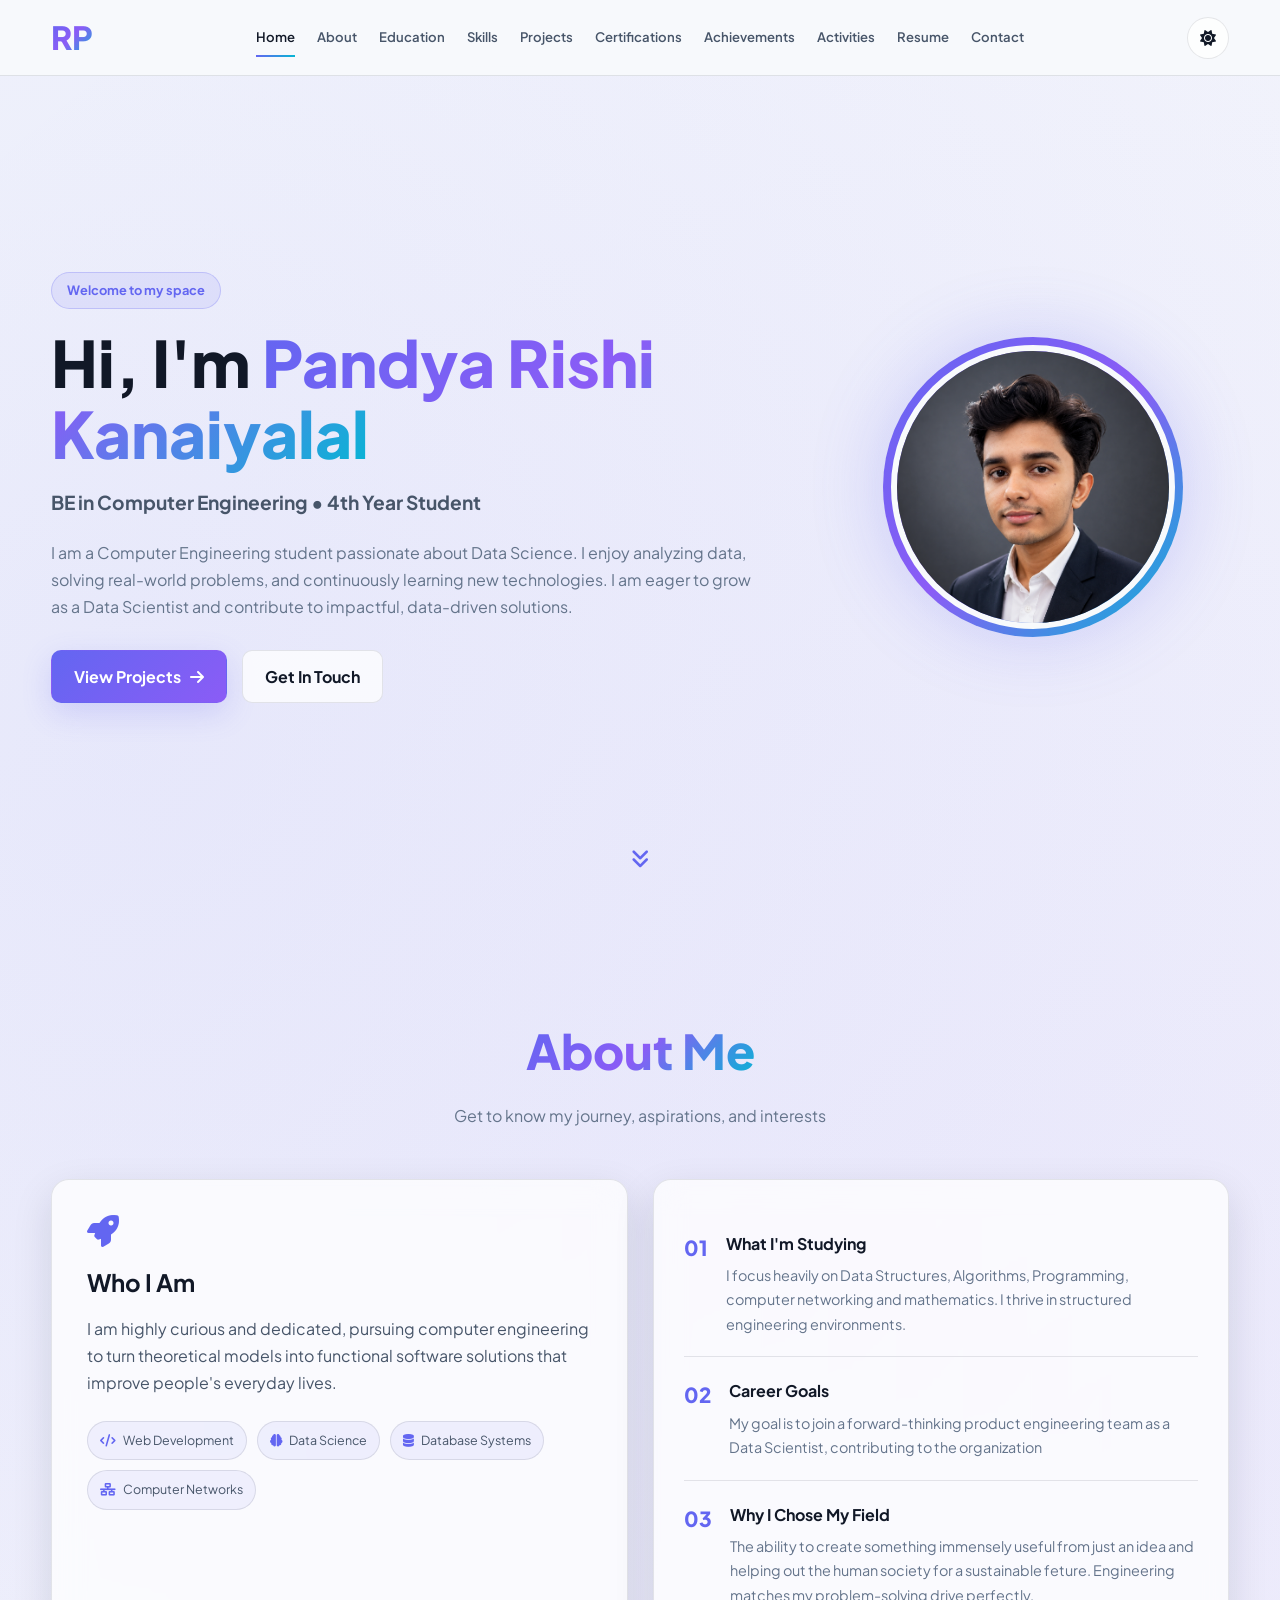
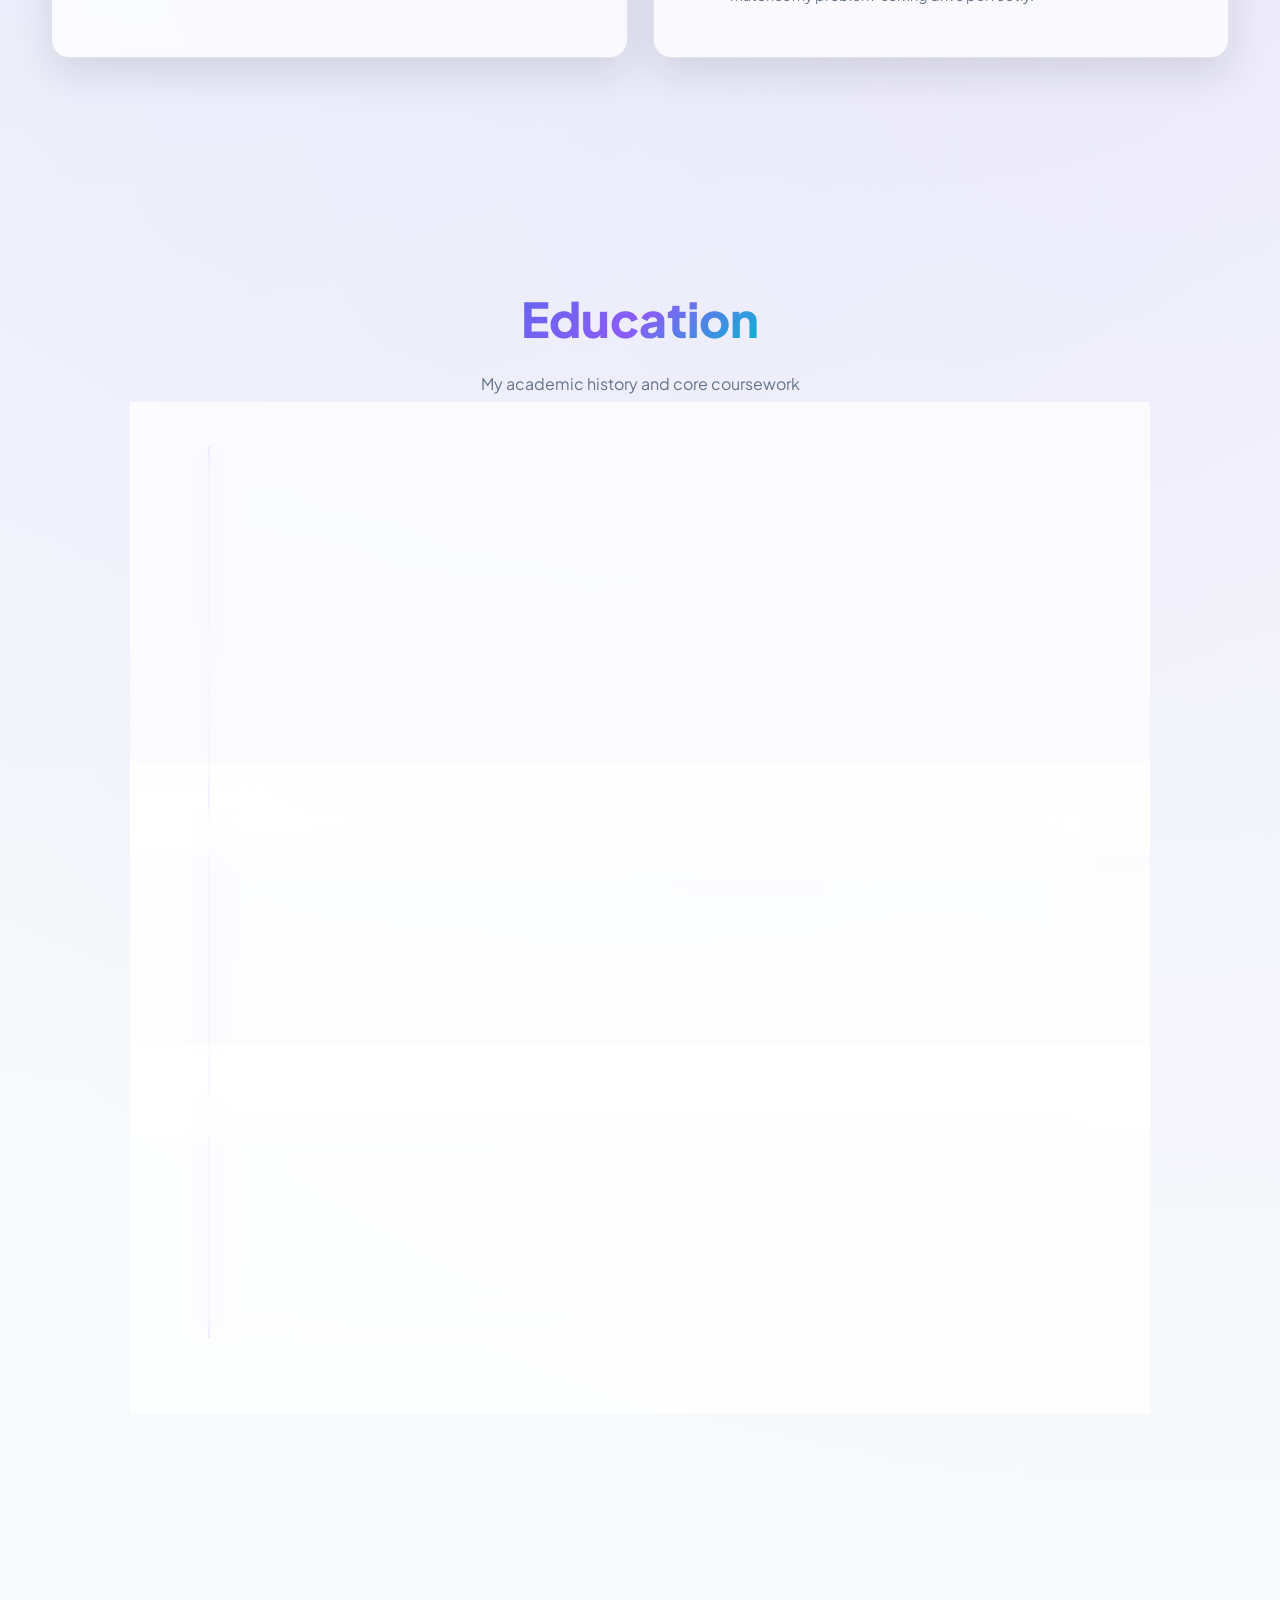
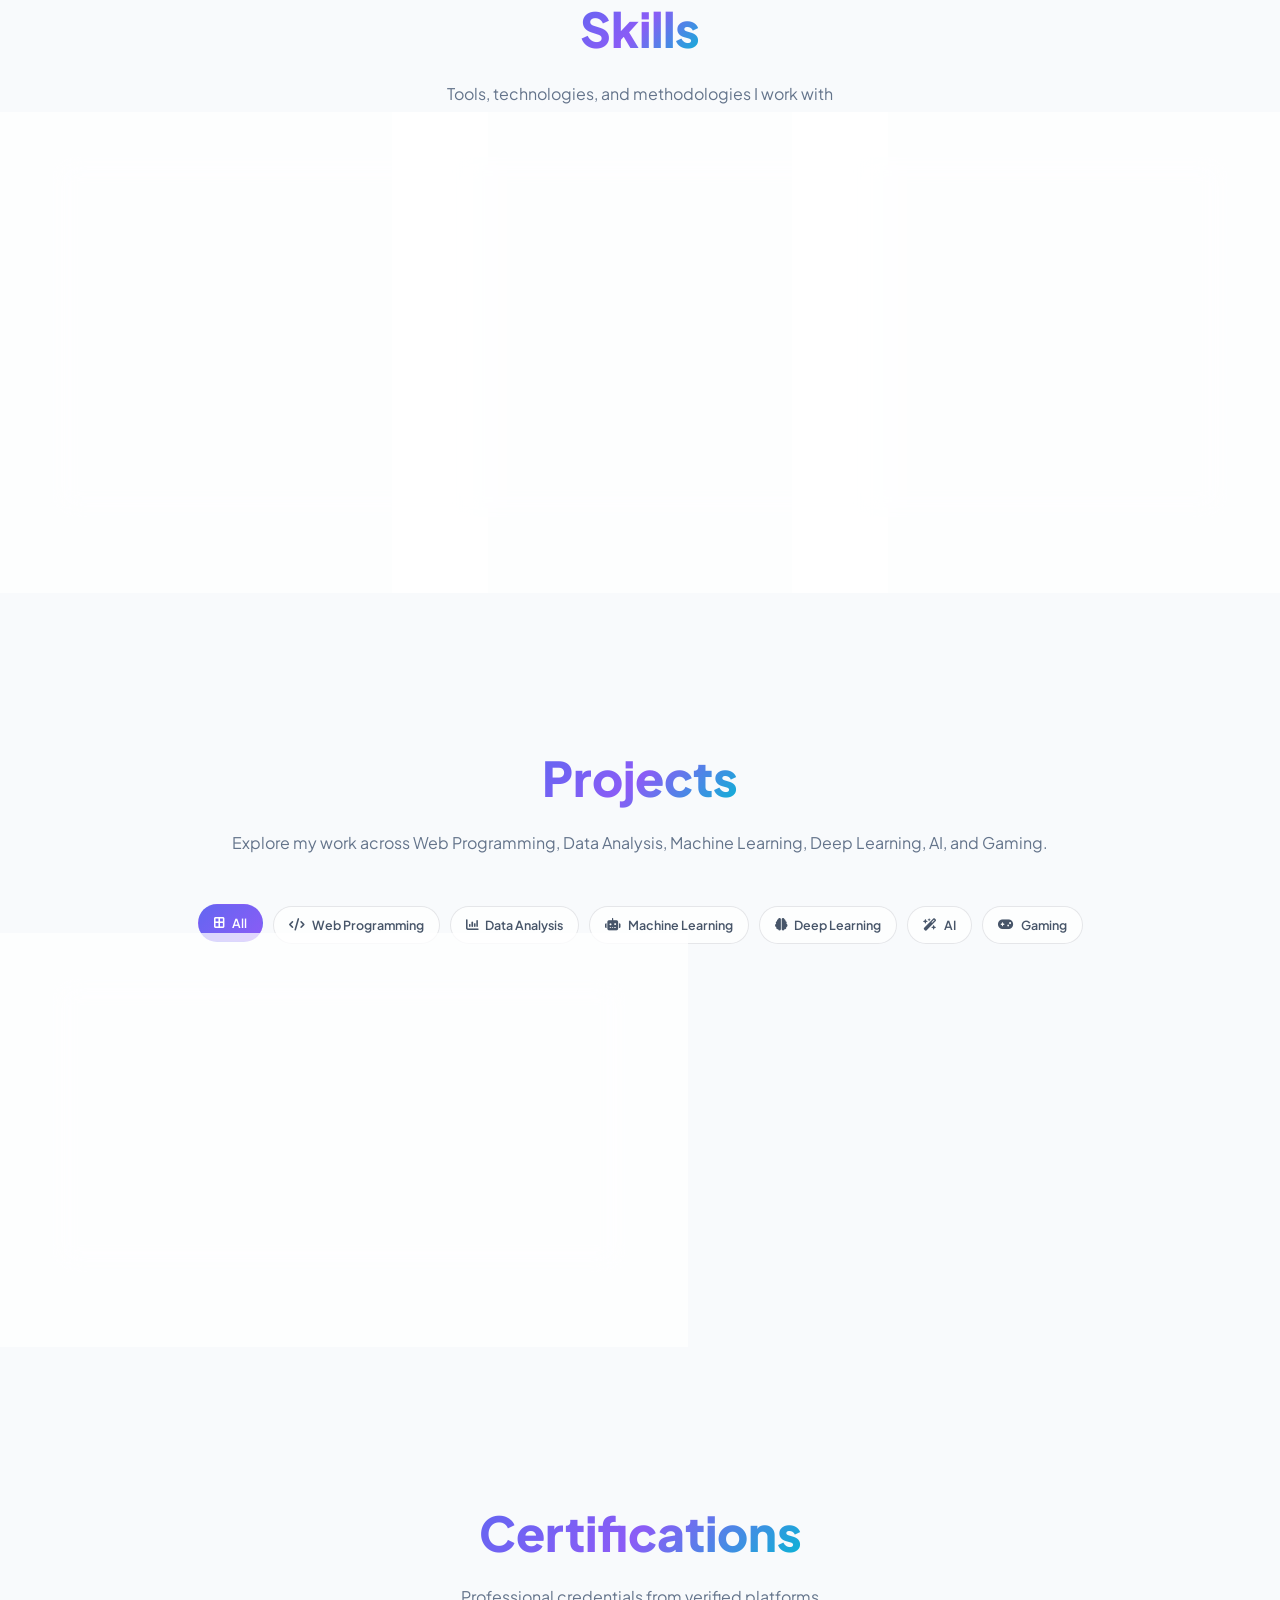
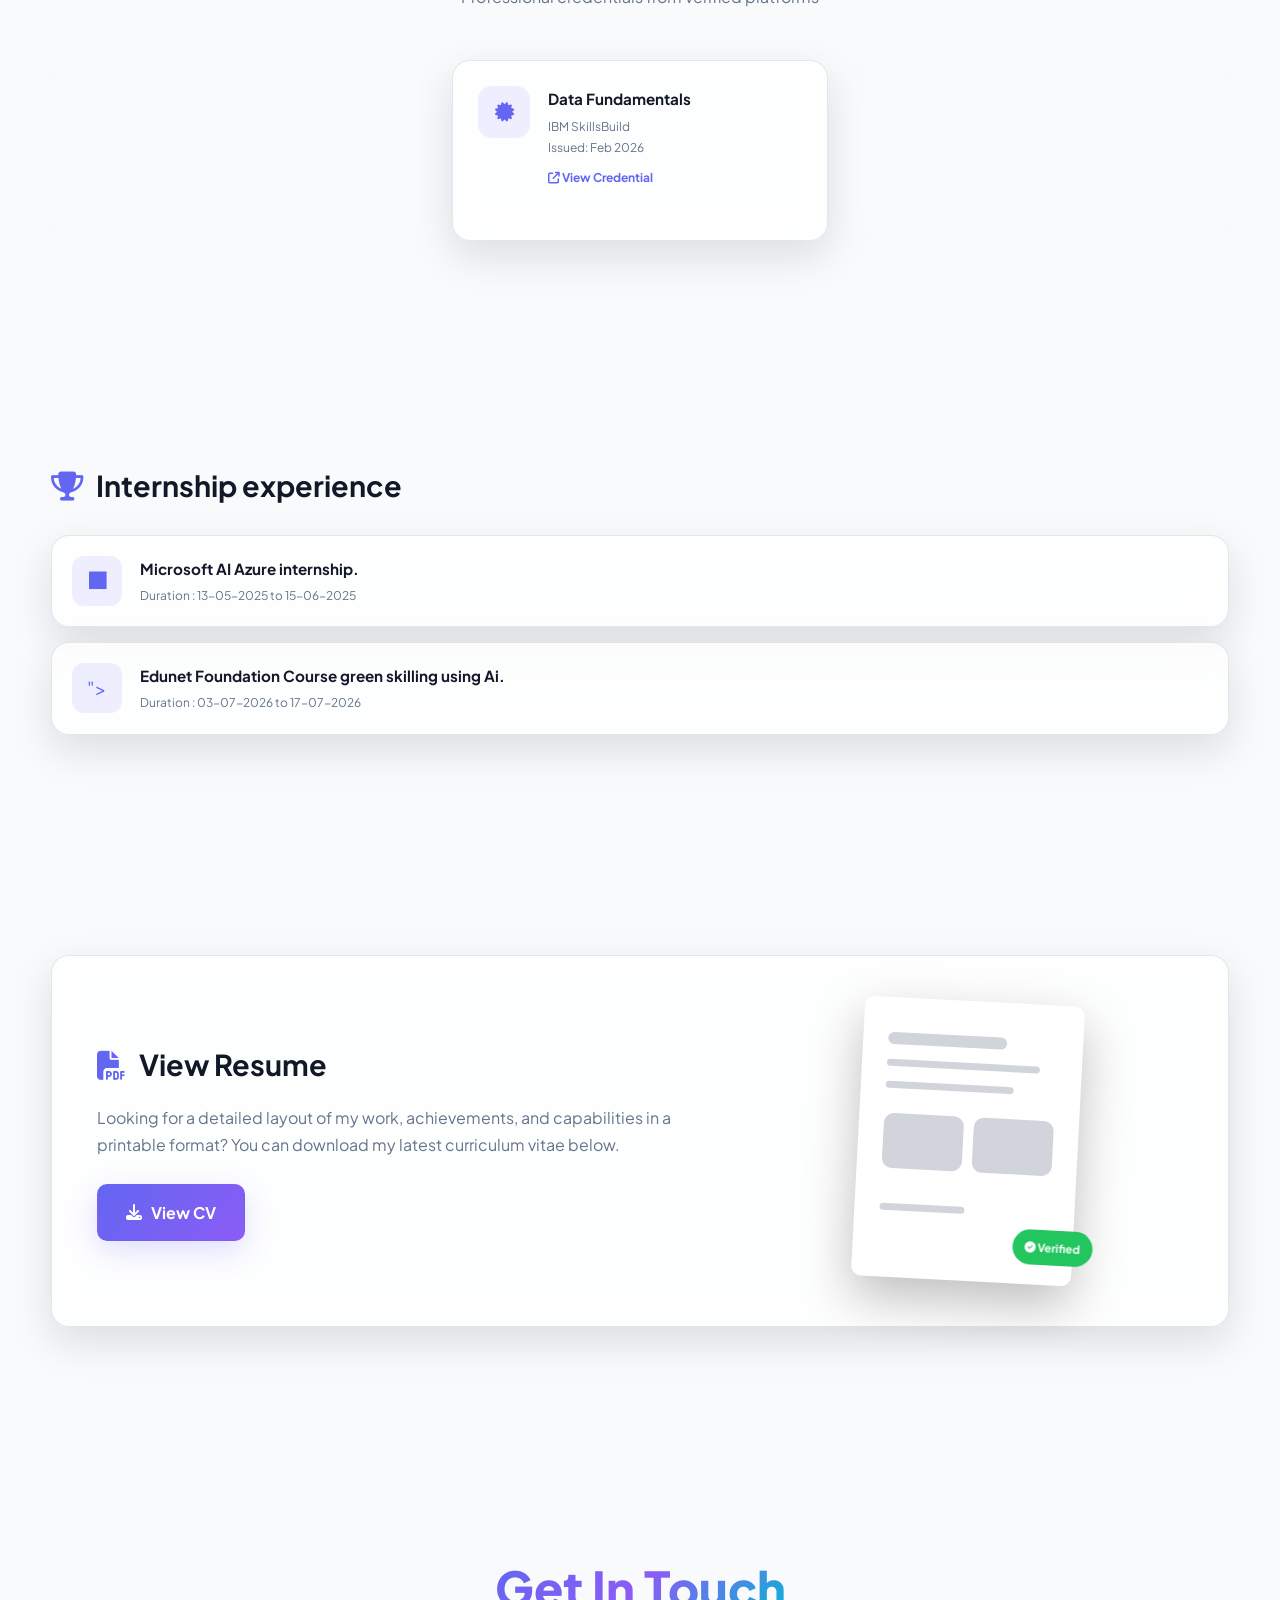
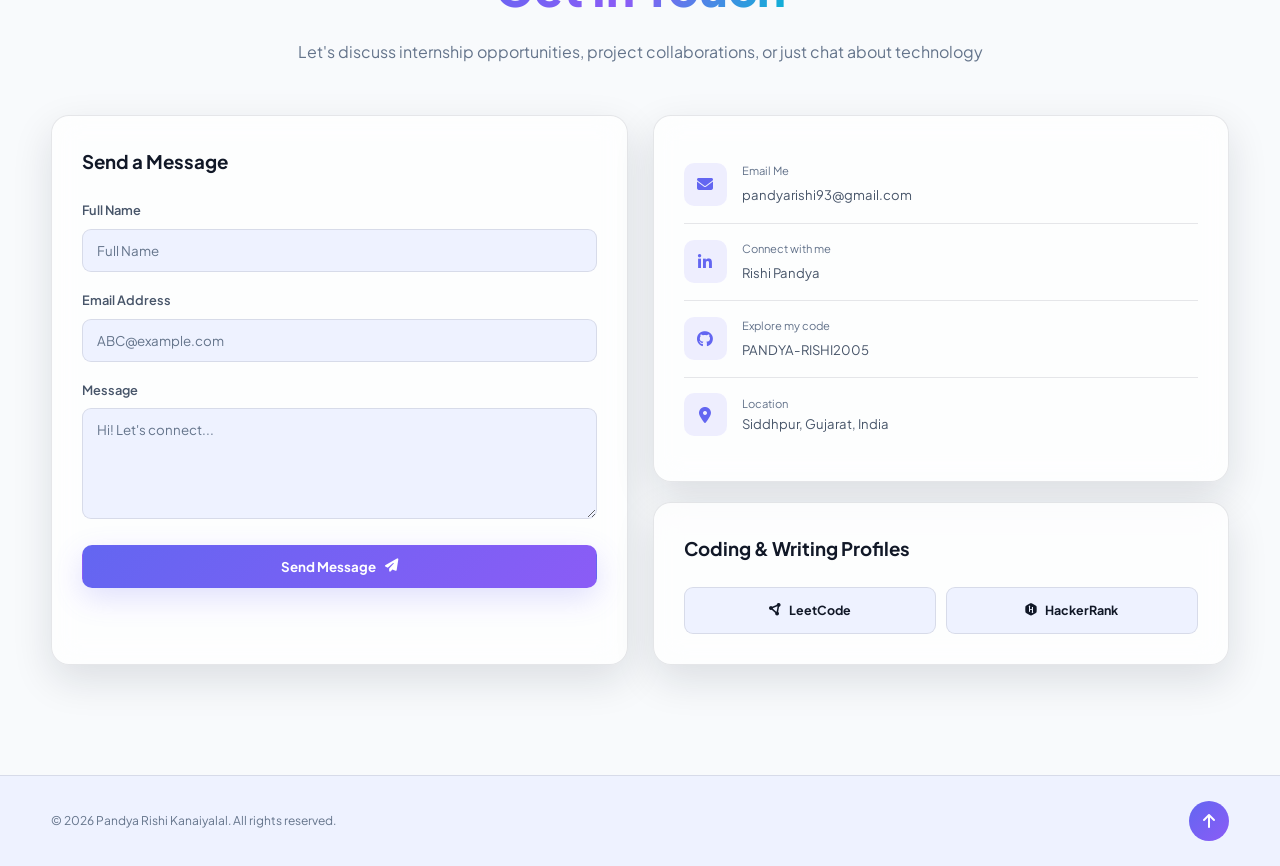
==== commit 6c3c40c1: "Update index.html" ====
--- a/index.html
+++ b/index.html
@@ -60,7 +60,7 @@
             <a href="#skills" class="mobile-link">Skills</a>
             <a href="#projects" class="mobile-link">Projects</a>
             <a href="#certificates" class="mobile-link">Certifications</a>
-            <a href="#achievements" class="mobile-link">Achievements</a>
+            <a href="#achievements" class="mobile-link">Internship</a>
             <a href="#extracurricular" class="mobile-link">Activities</a>
             <a href="#resume" class="mobile-link">Resume</a>
             <a href="#contact" class="mobile-link">Contact</a>
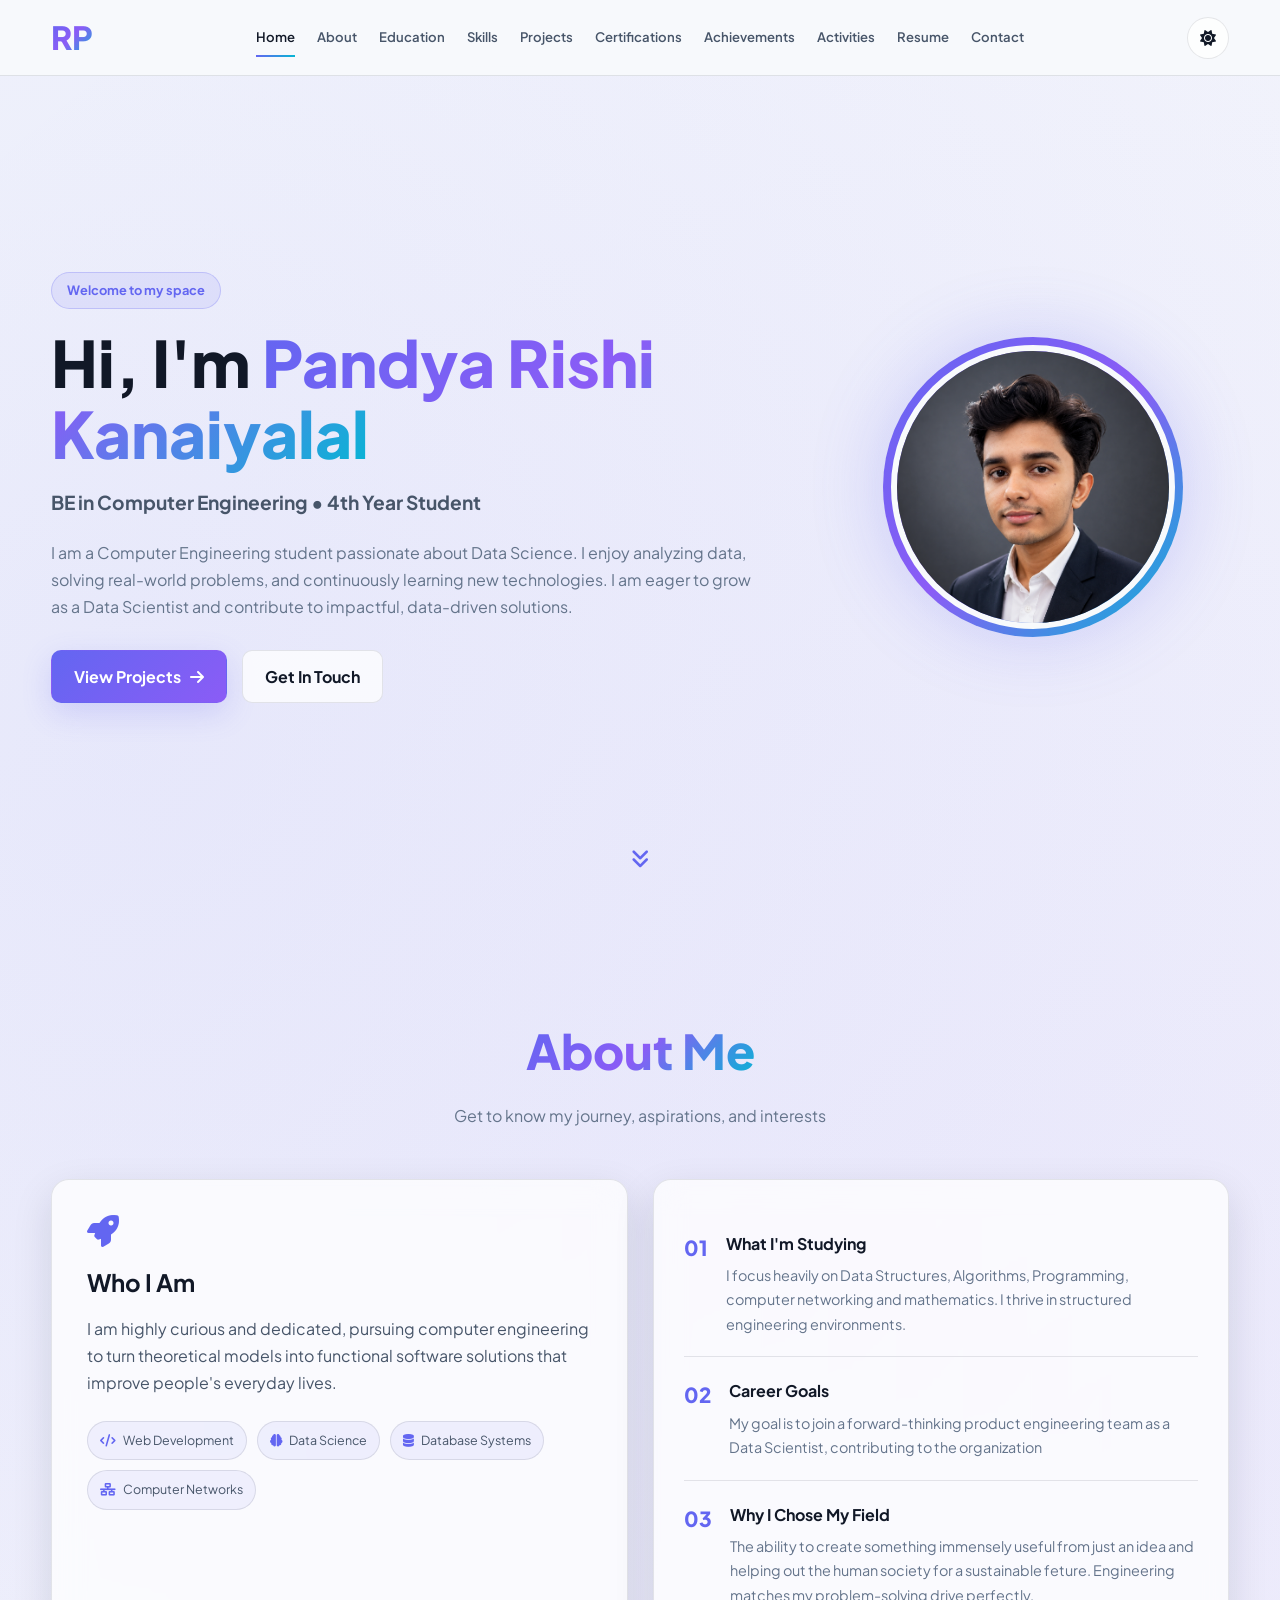
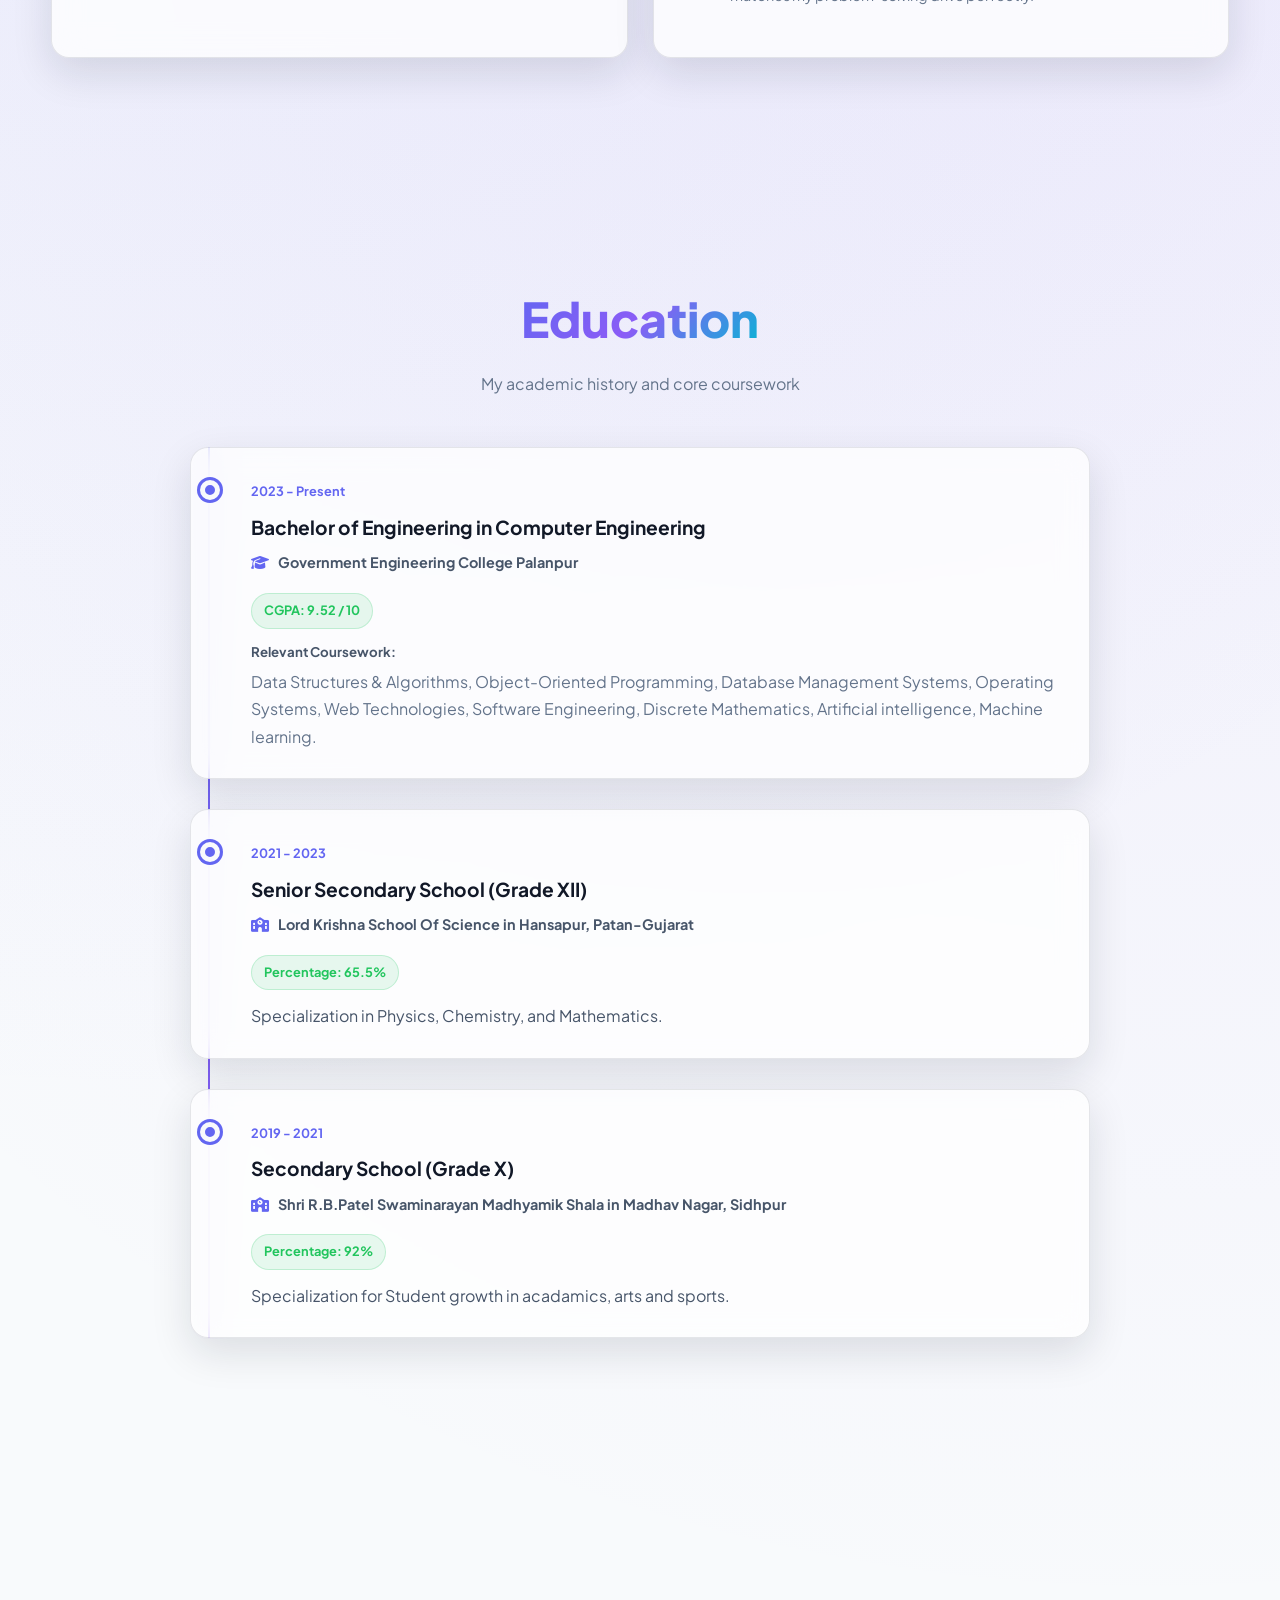
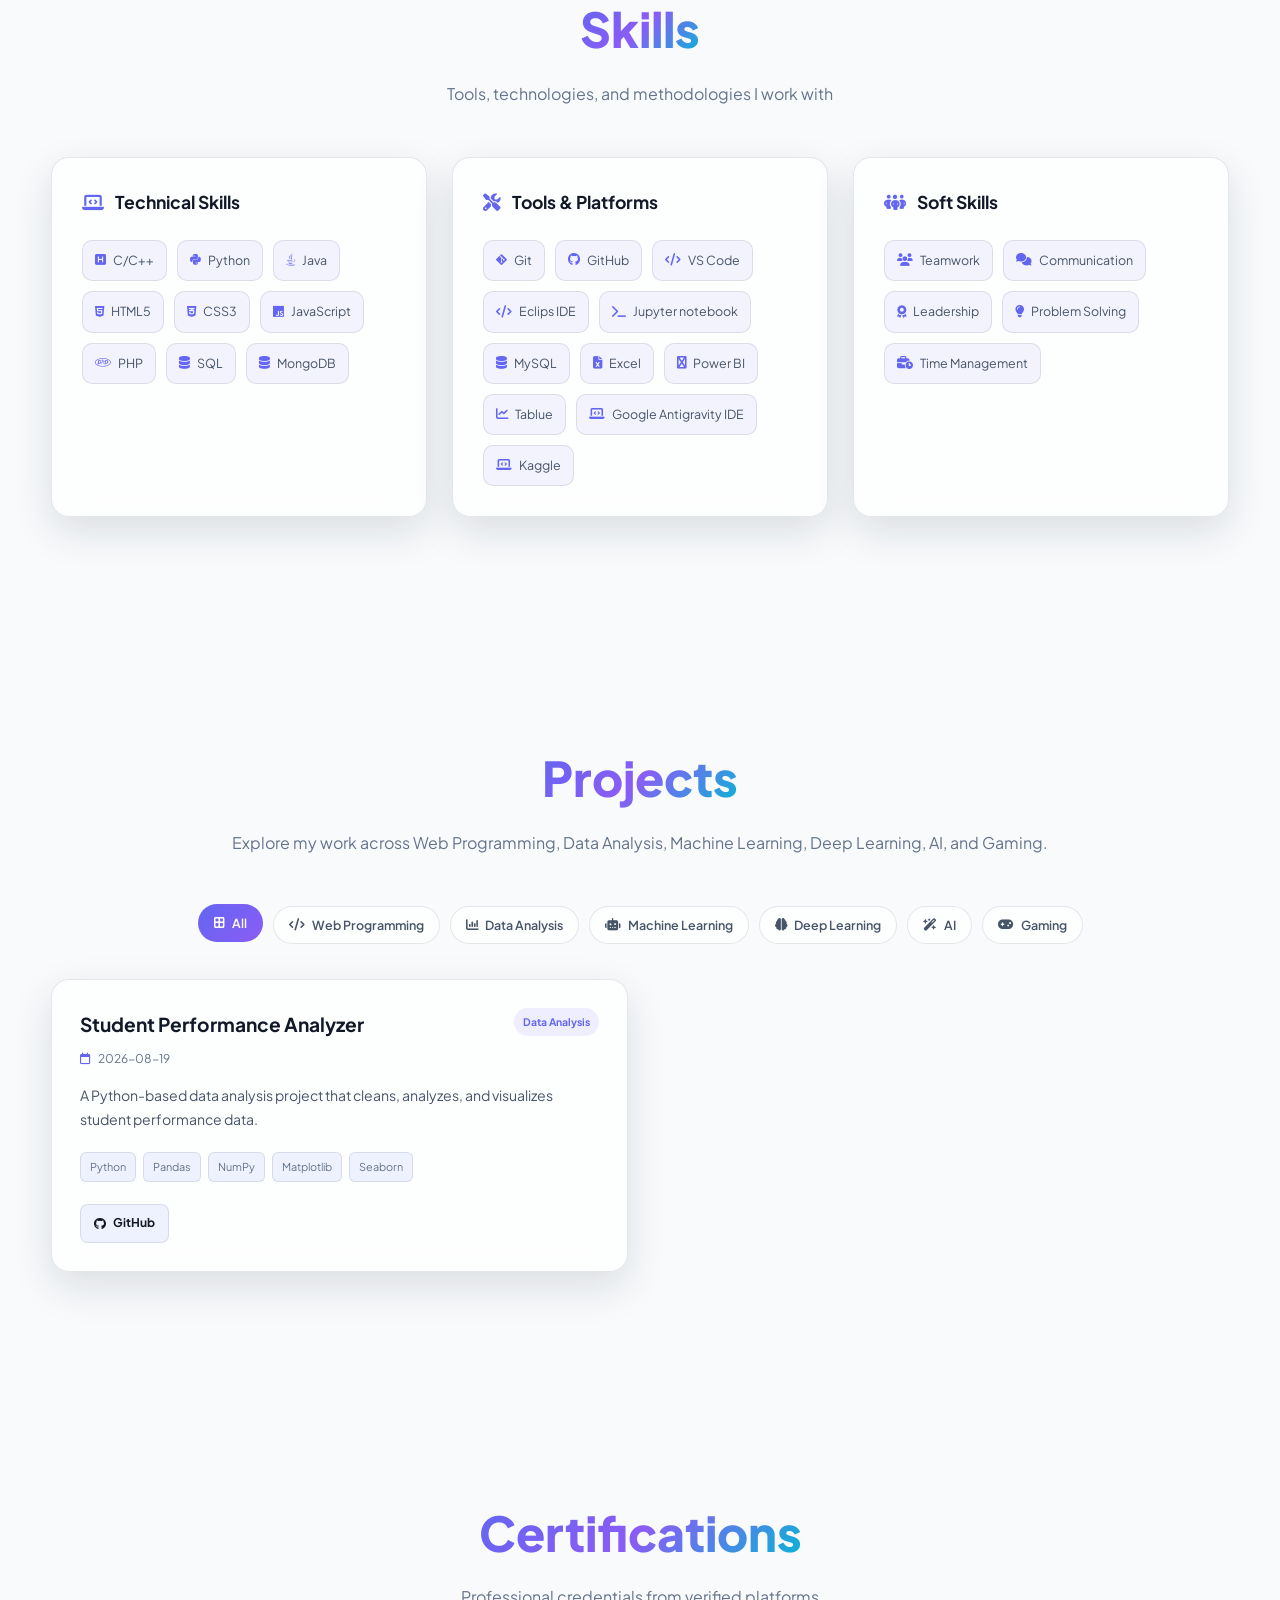
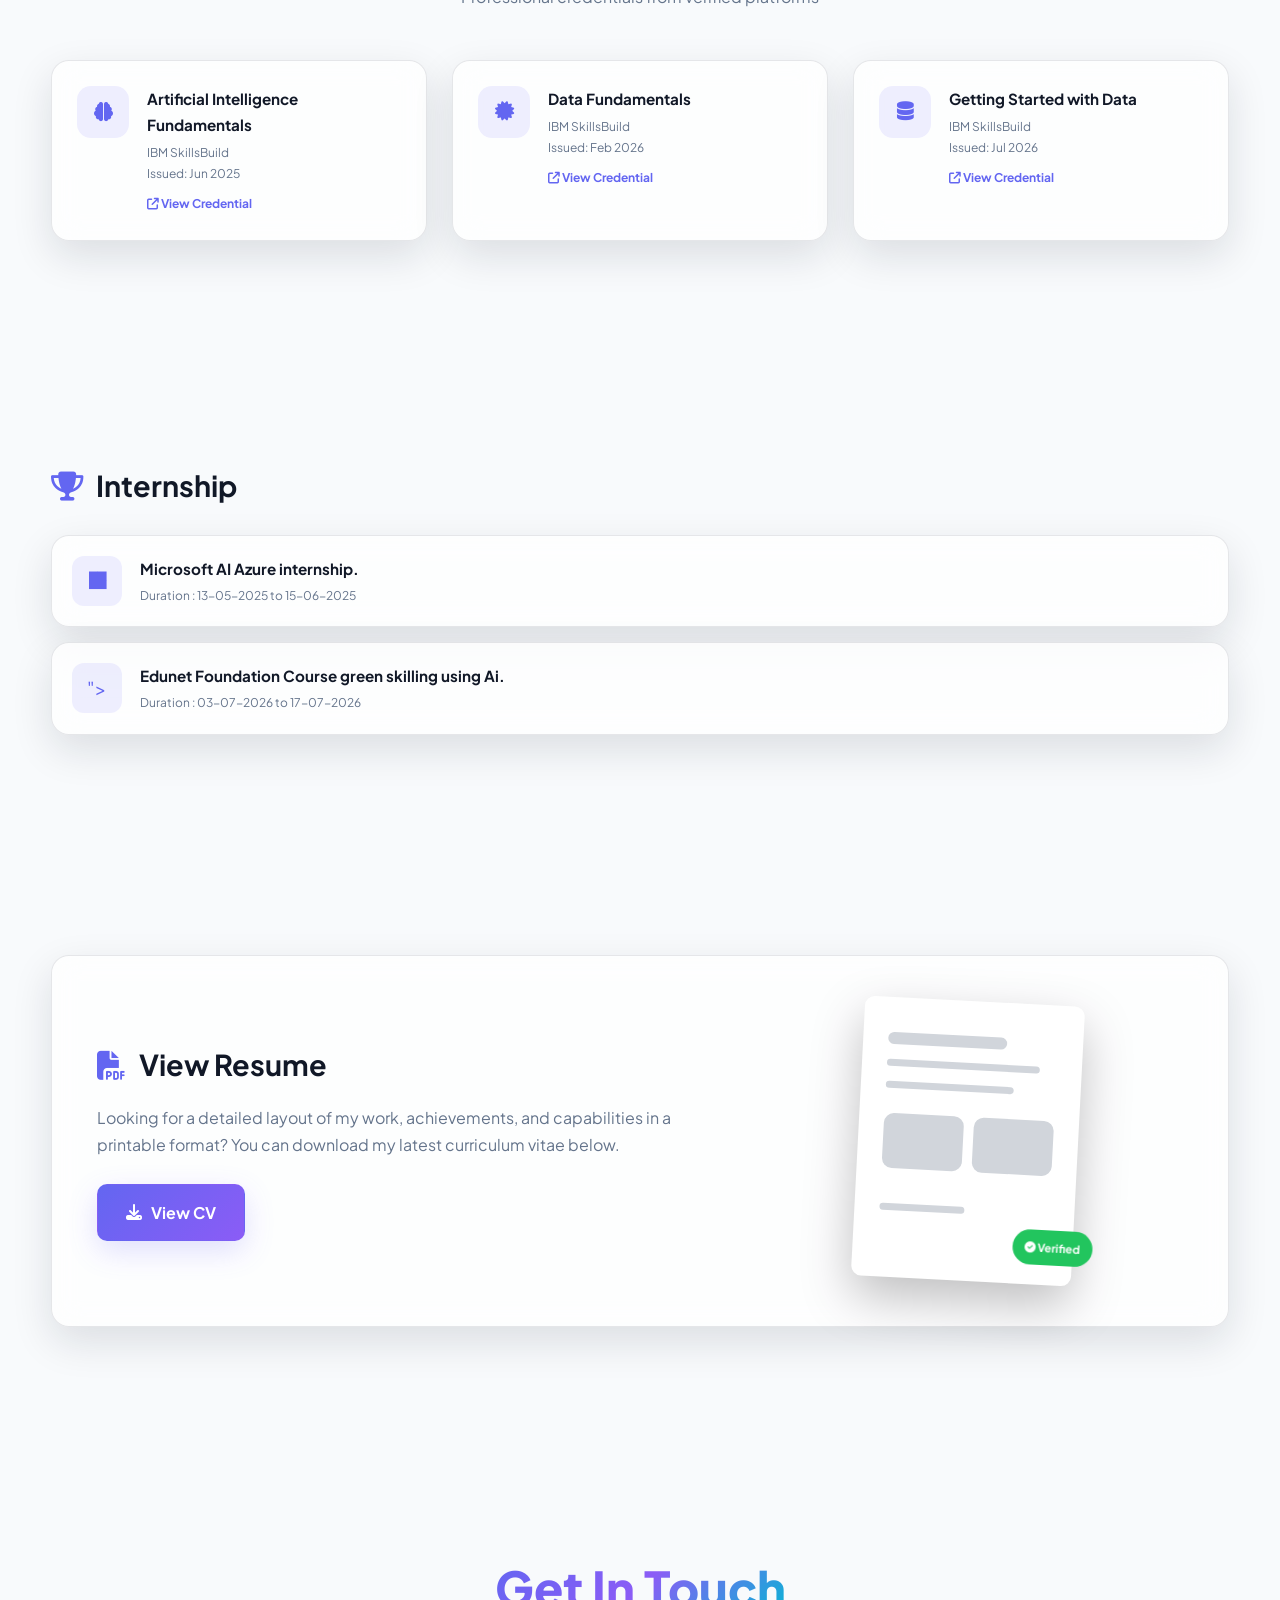
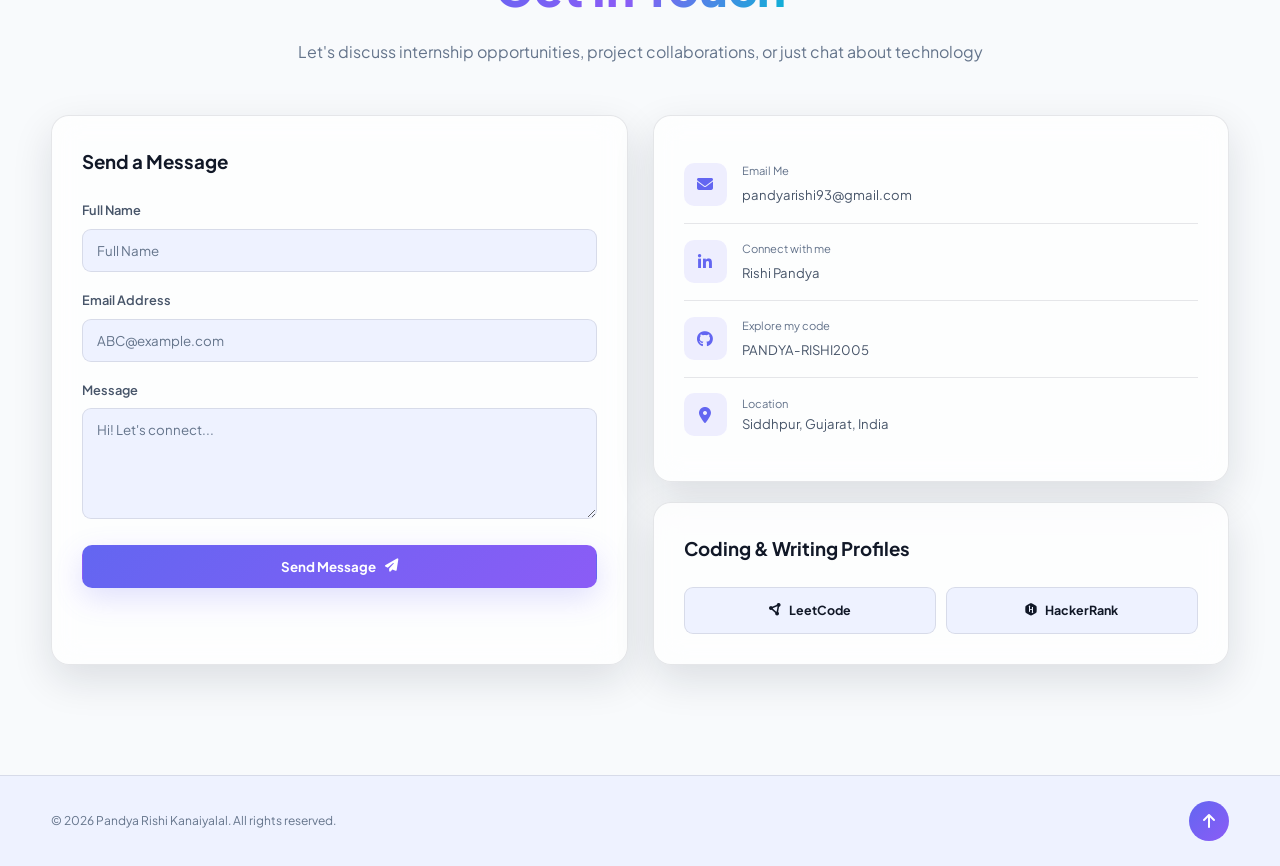
==== commit ebcab0e6: "Update index.html" ====
--- a/index.html
+++ b/index.html
@@ -351,13 +351,13 @@
                 </div>
             </div>
         </section>
-        <!-- 7. internship experience -->
+        <!-- 7. internship  -->
         <section id="achievements" class="section achievements-section">
             <div class="container">
                 <div class="grid-two-columns">
                     <!-- Achievements Column -->
                     <div class="achievements-column">
-                        <h2 class="section-title-left"><i class="fa-solid fa-trophy gradient-icon"></i> Internship experience</h2>
+                        <h2 class="section-title-left"><i class="fa-solid fa-trophy gradient-icon"></i> Internship </h2>
                         <div class="list-cards">
                             <div class="item-card card-glass">
                                 <div class="item-icon-box"><i class="fa-solid fa-brands fa-microsoft"></i></div>
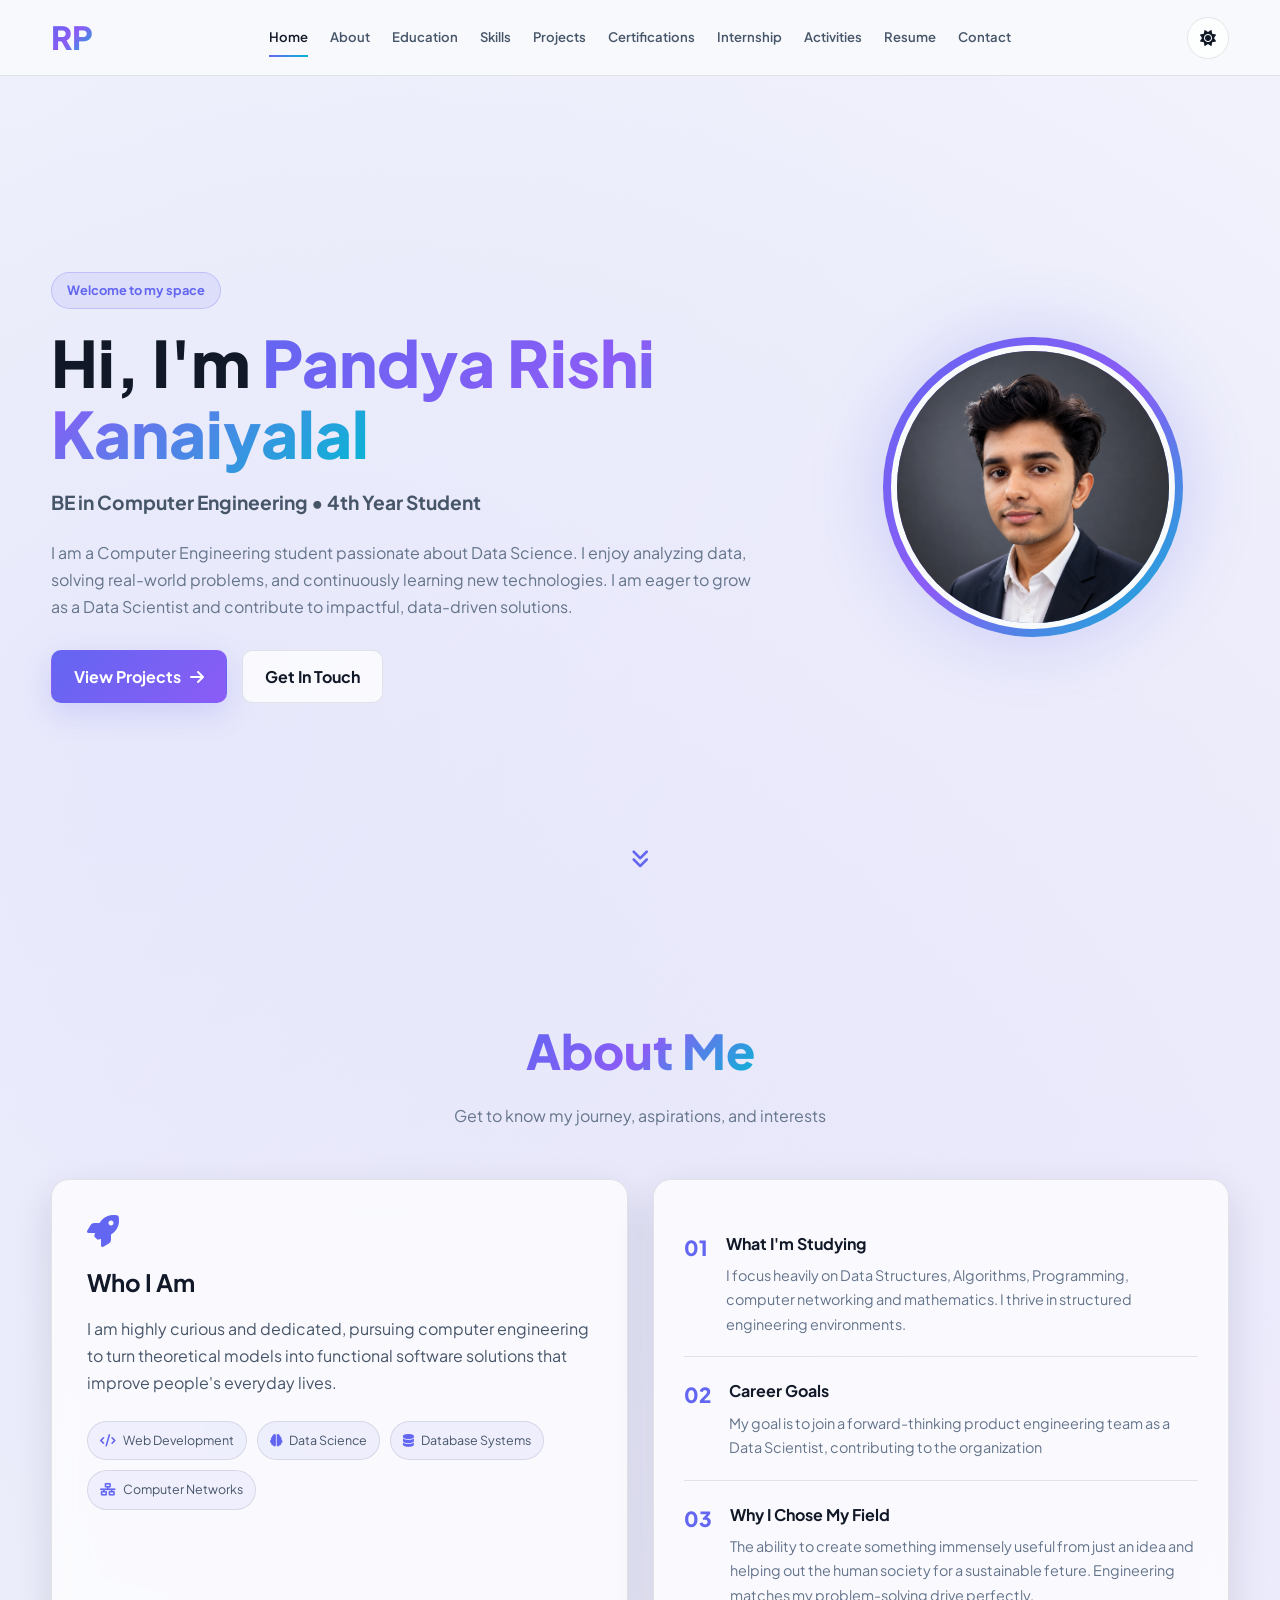
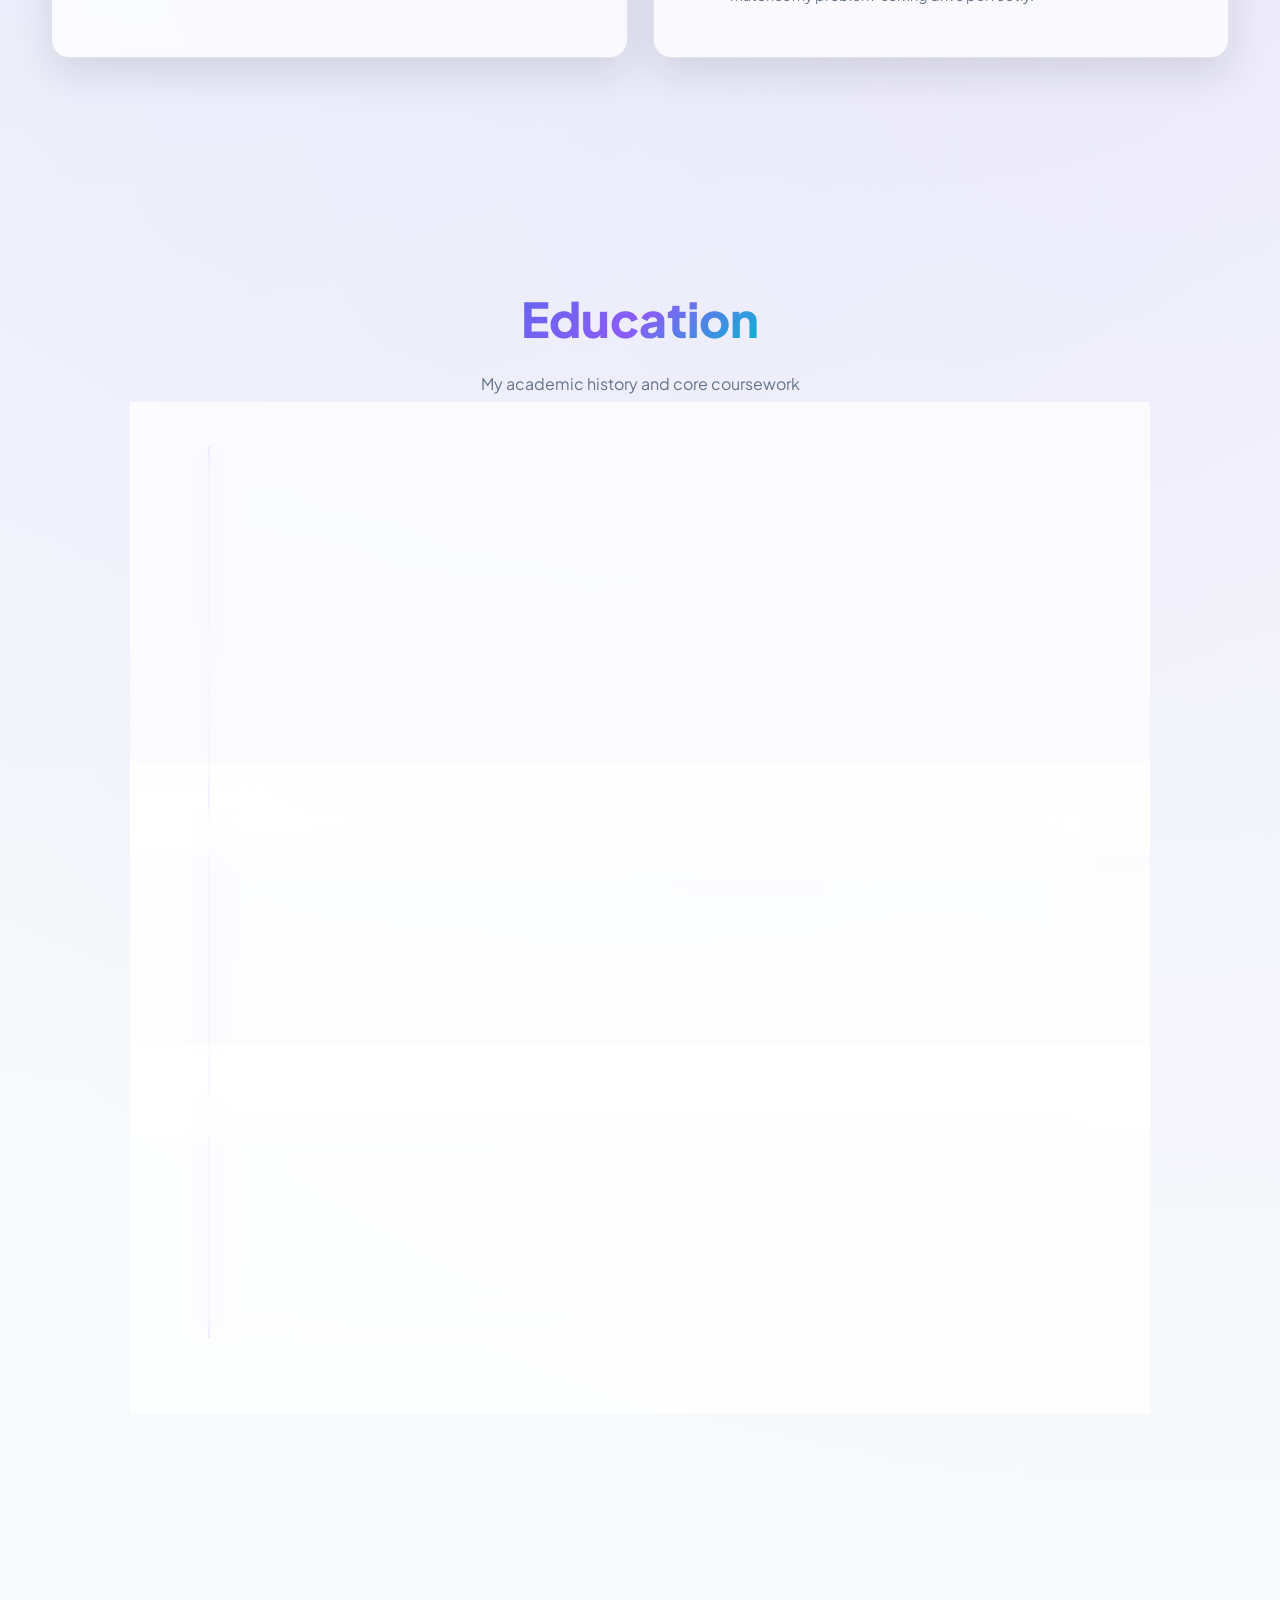
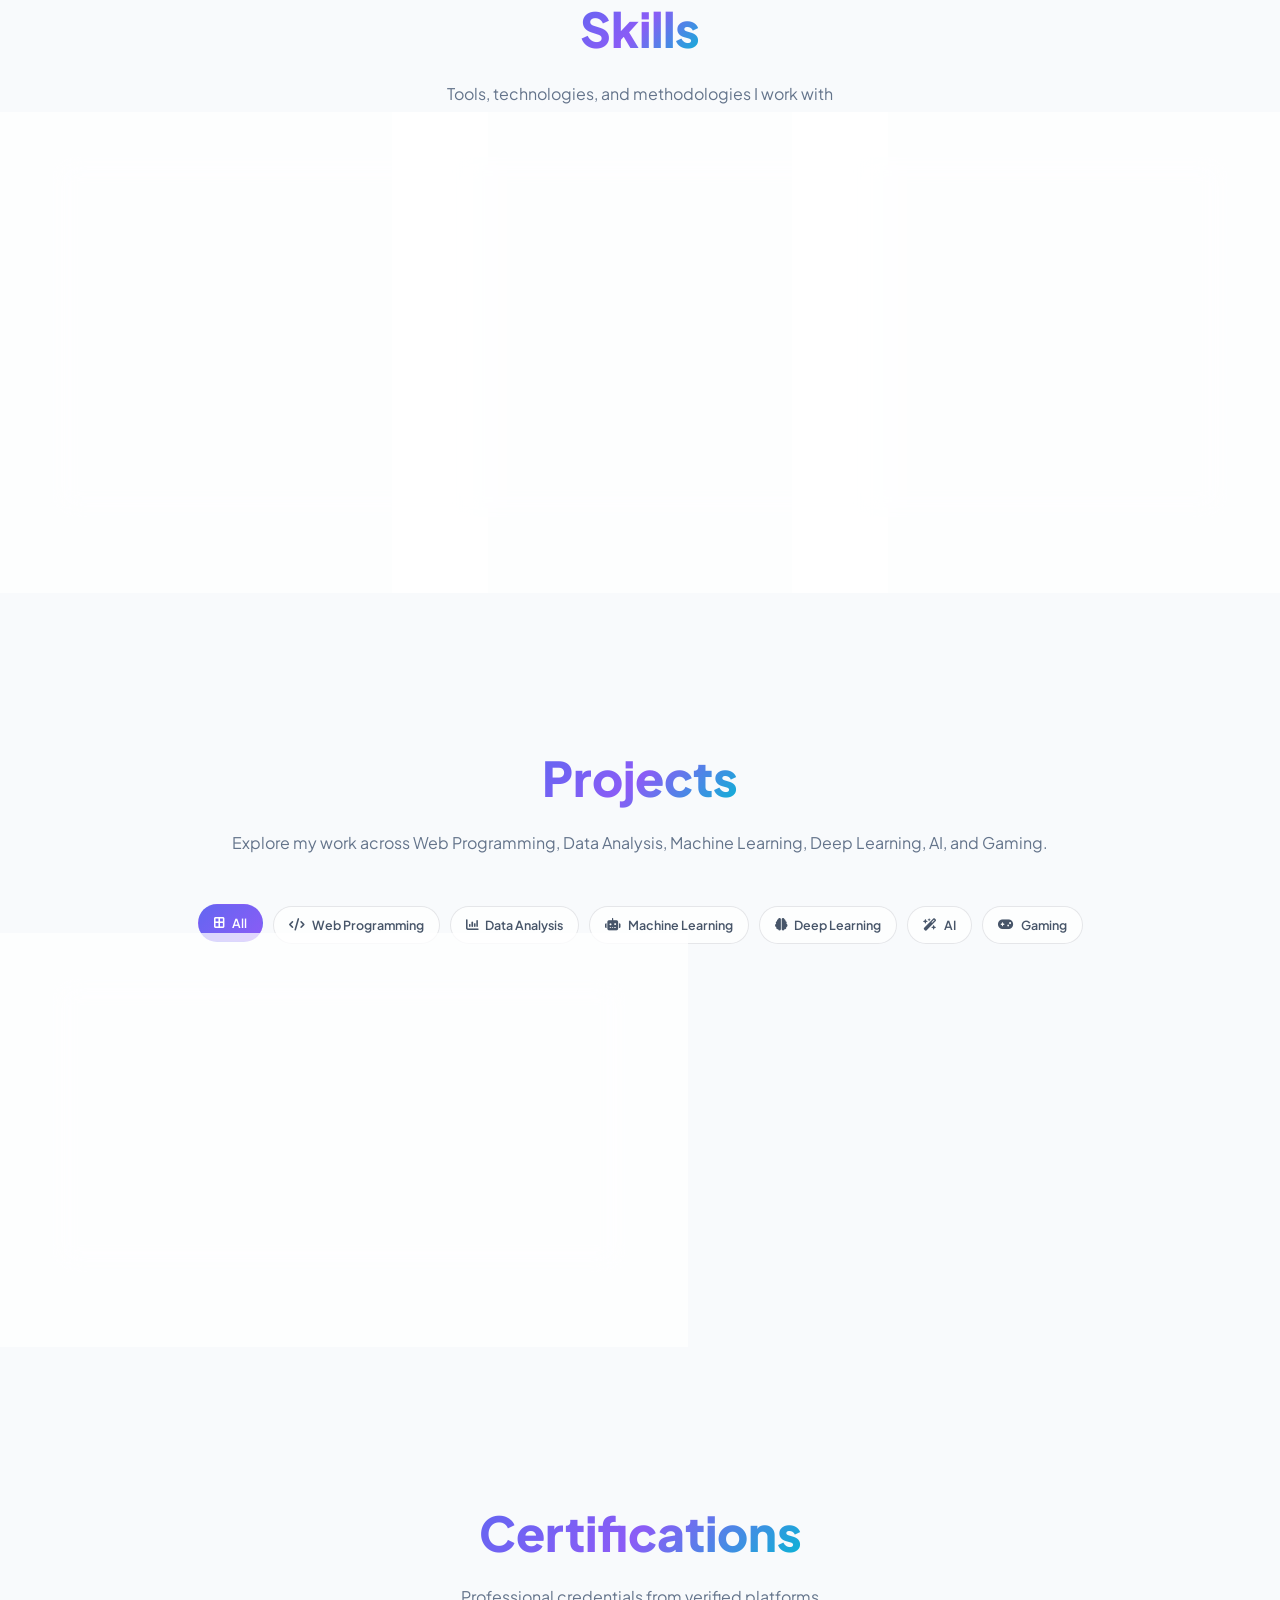
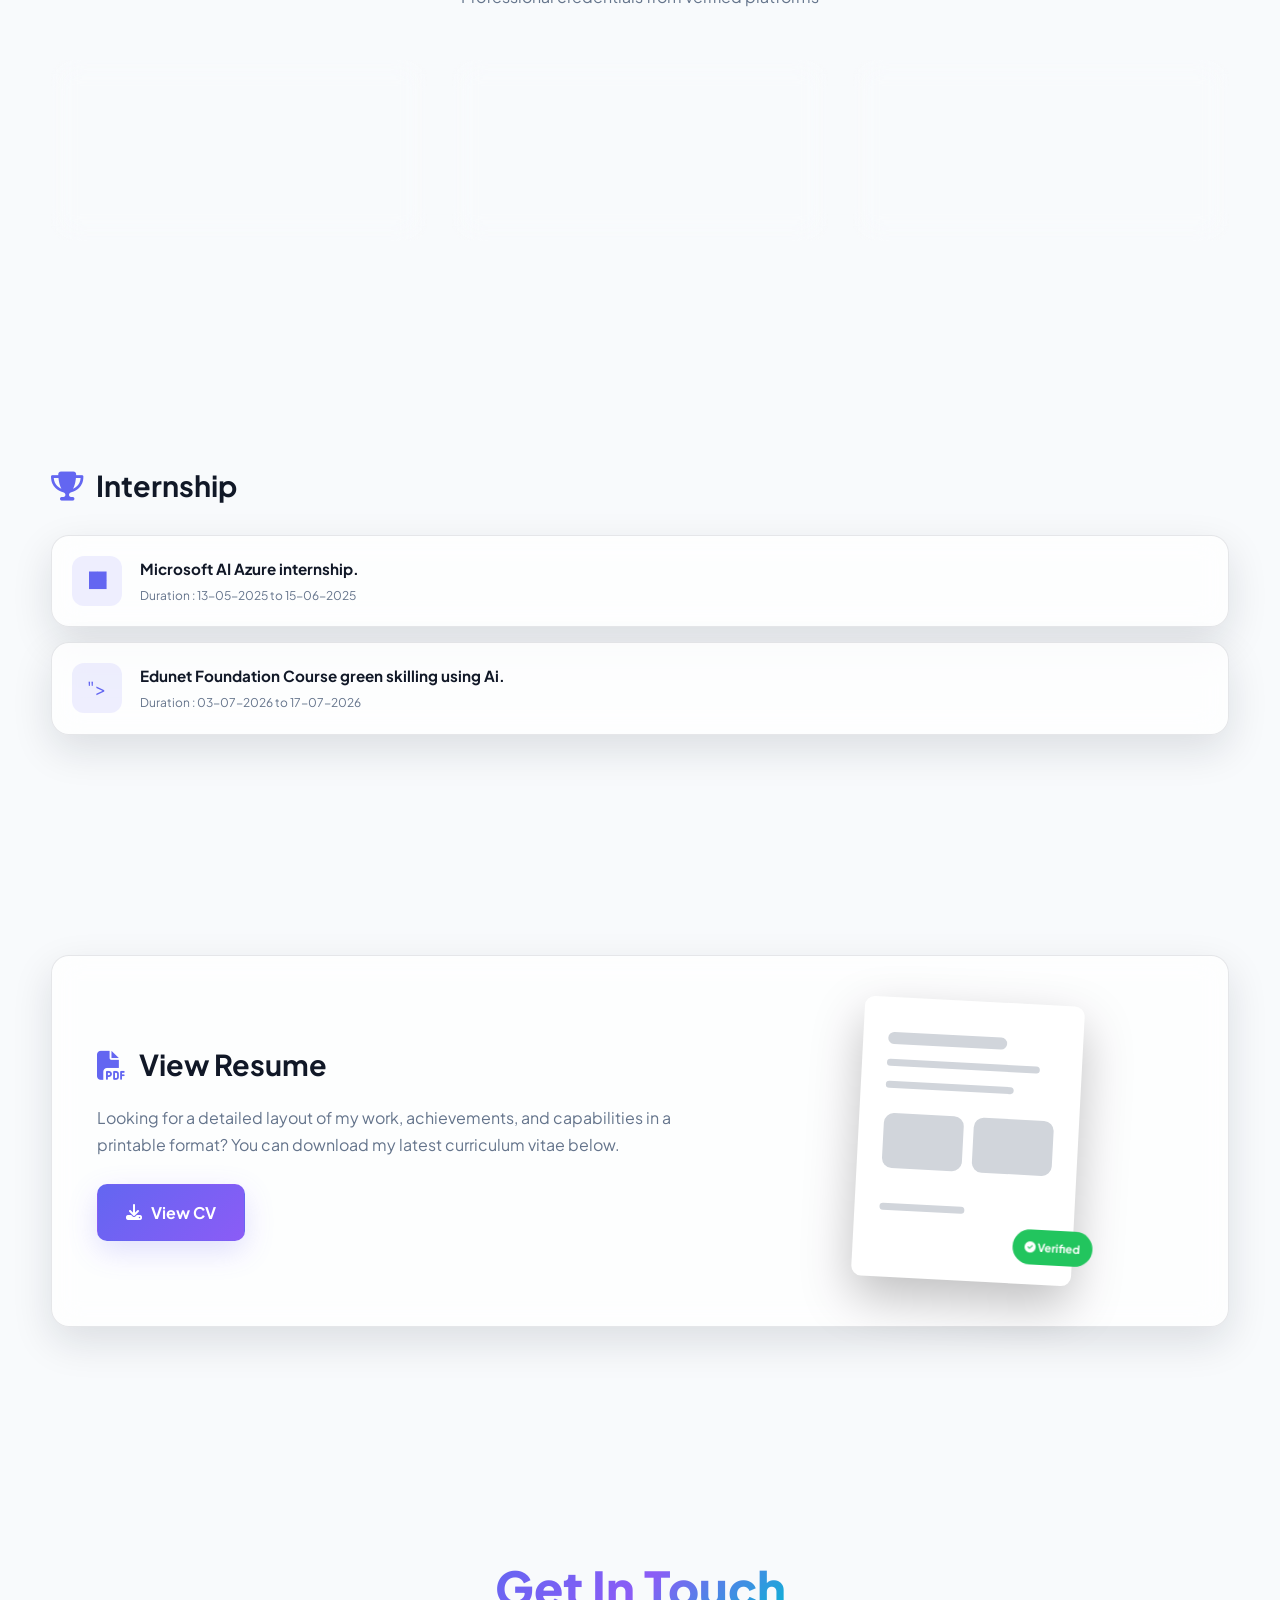
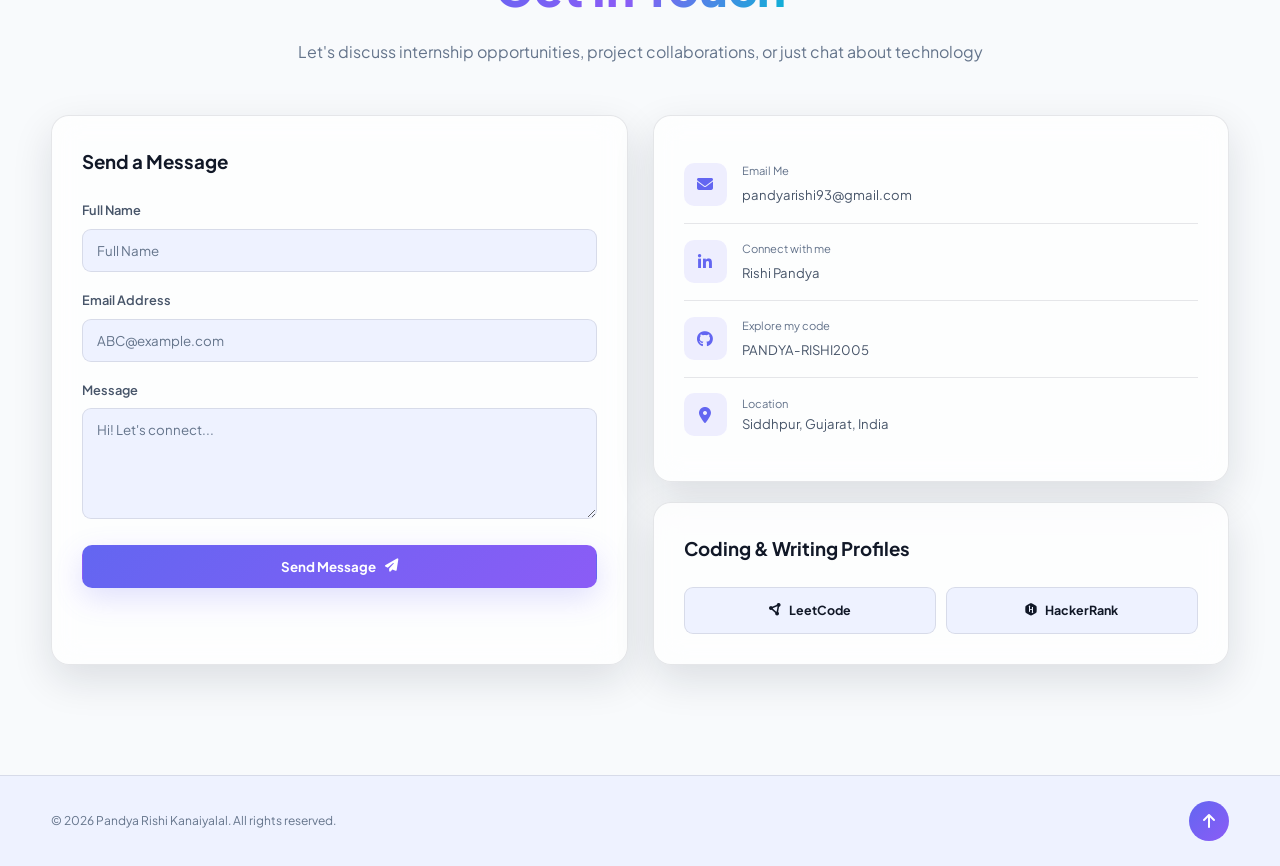
==== commit a466d340: "Update index.html" ====
--- a/index.html
+++ b/index.html
@@ -34,7 +34,7 @@
                 <a href="#skills" class="nav-link" id="nav-skills">Skills</a>
                 <a href="#projects" class="nav-link" id="nav-projects">Projects</a>
                 <a href="#certificates" class="nav-link" id="nav-certificates">Certifications</a>
-                <a href="#achievements" class="nav-link" id="nav-achievements">Achievements</a>
+                <a href="#achievements" class="nav-link" id="nav-achievements">Internship</a>
                 <a href="#extracurricular" class="nav-link" id="nav-extracurricular">Activities</a>
                 <a href="#resume" class="nav-link" id="nav-resume">Resume</a>
                 <a href="#contact" class="nav-link" id="nav-contact">Contact</a>
